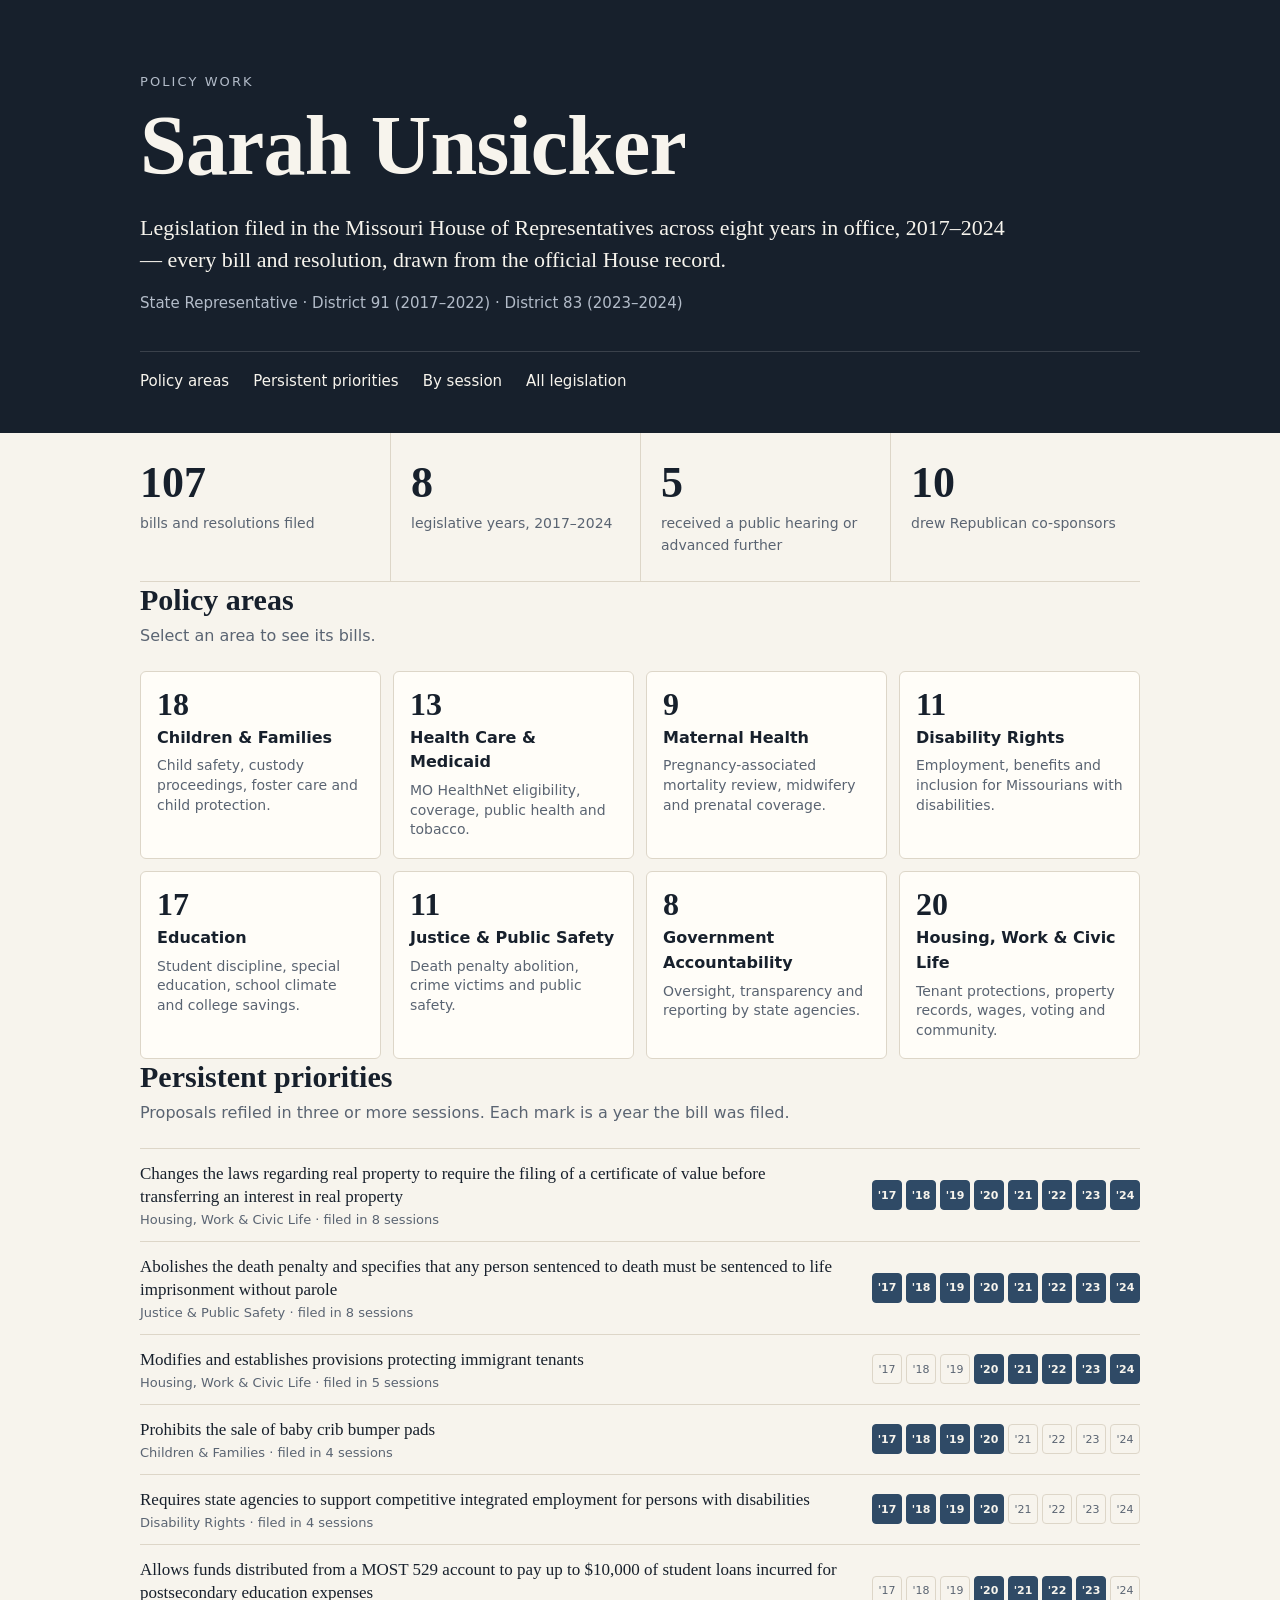
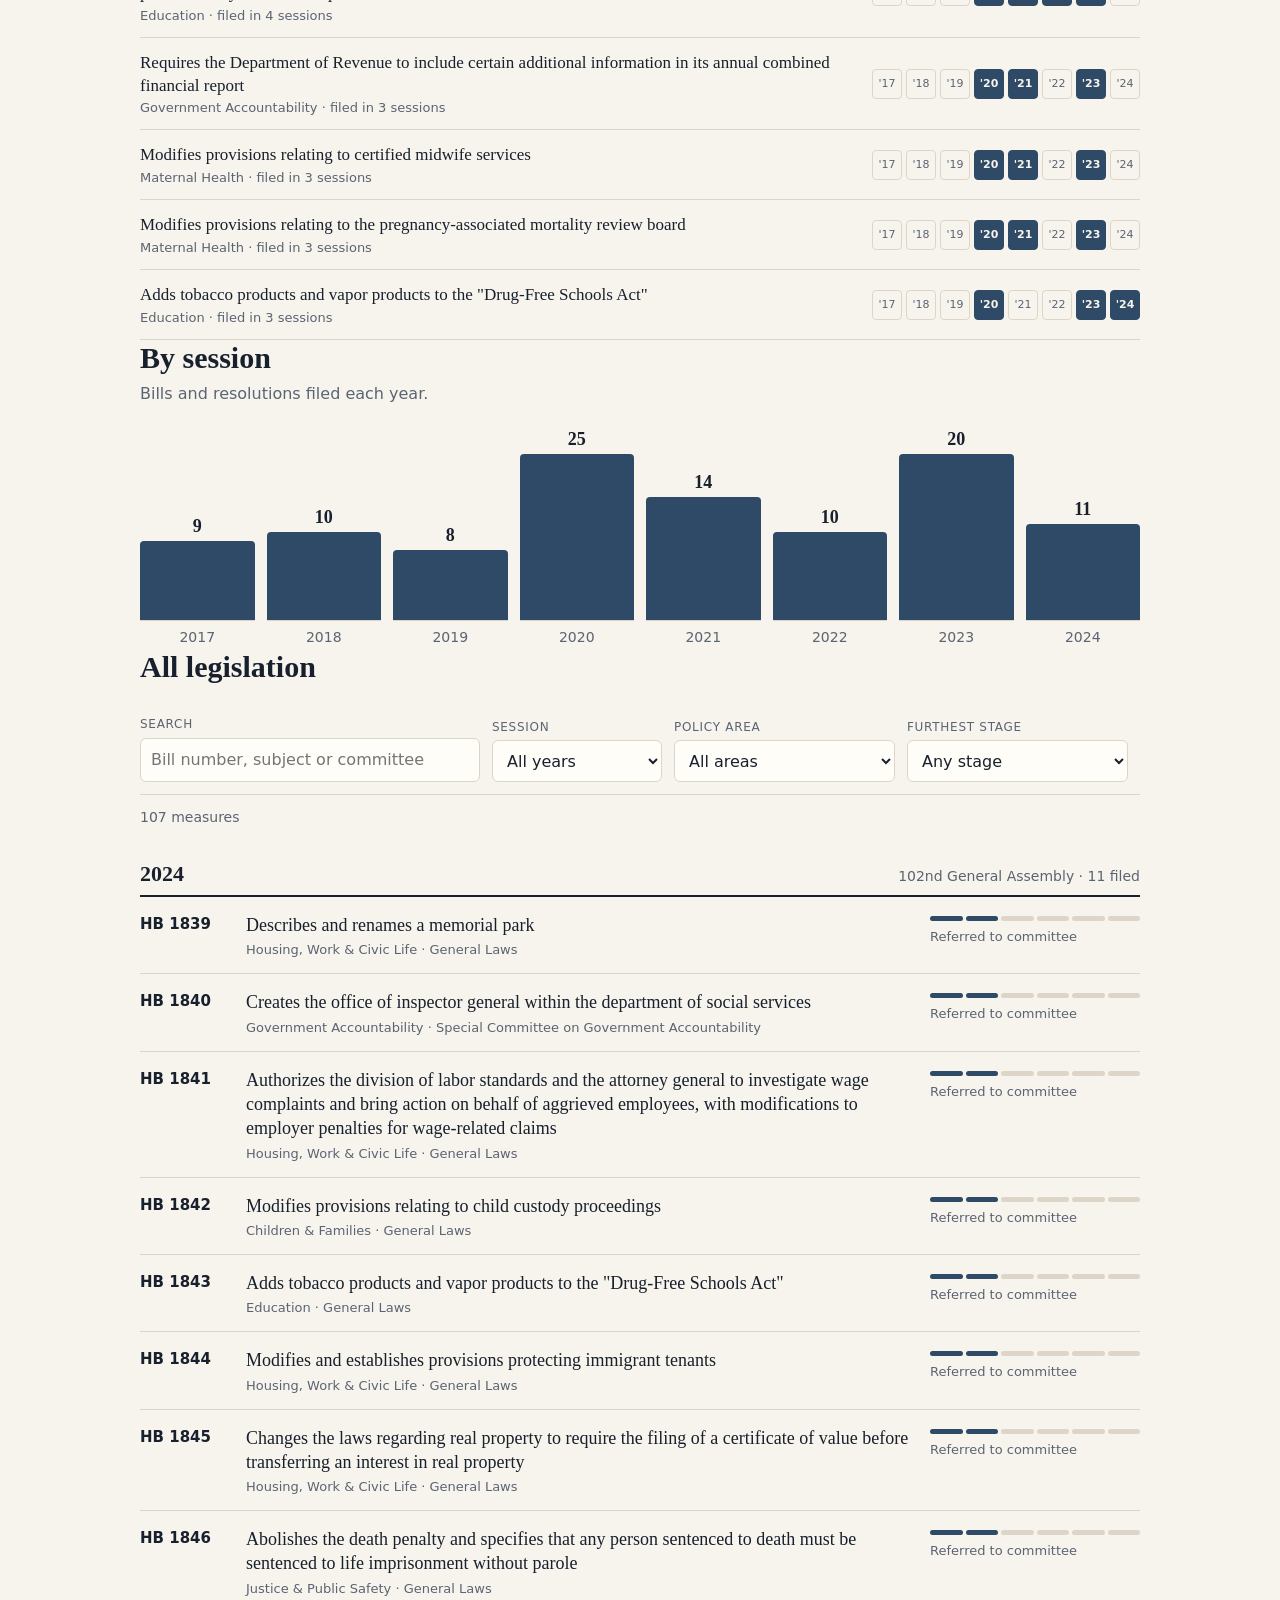
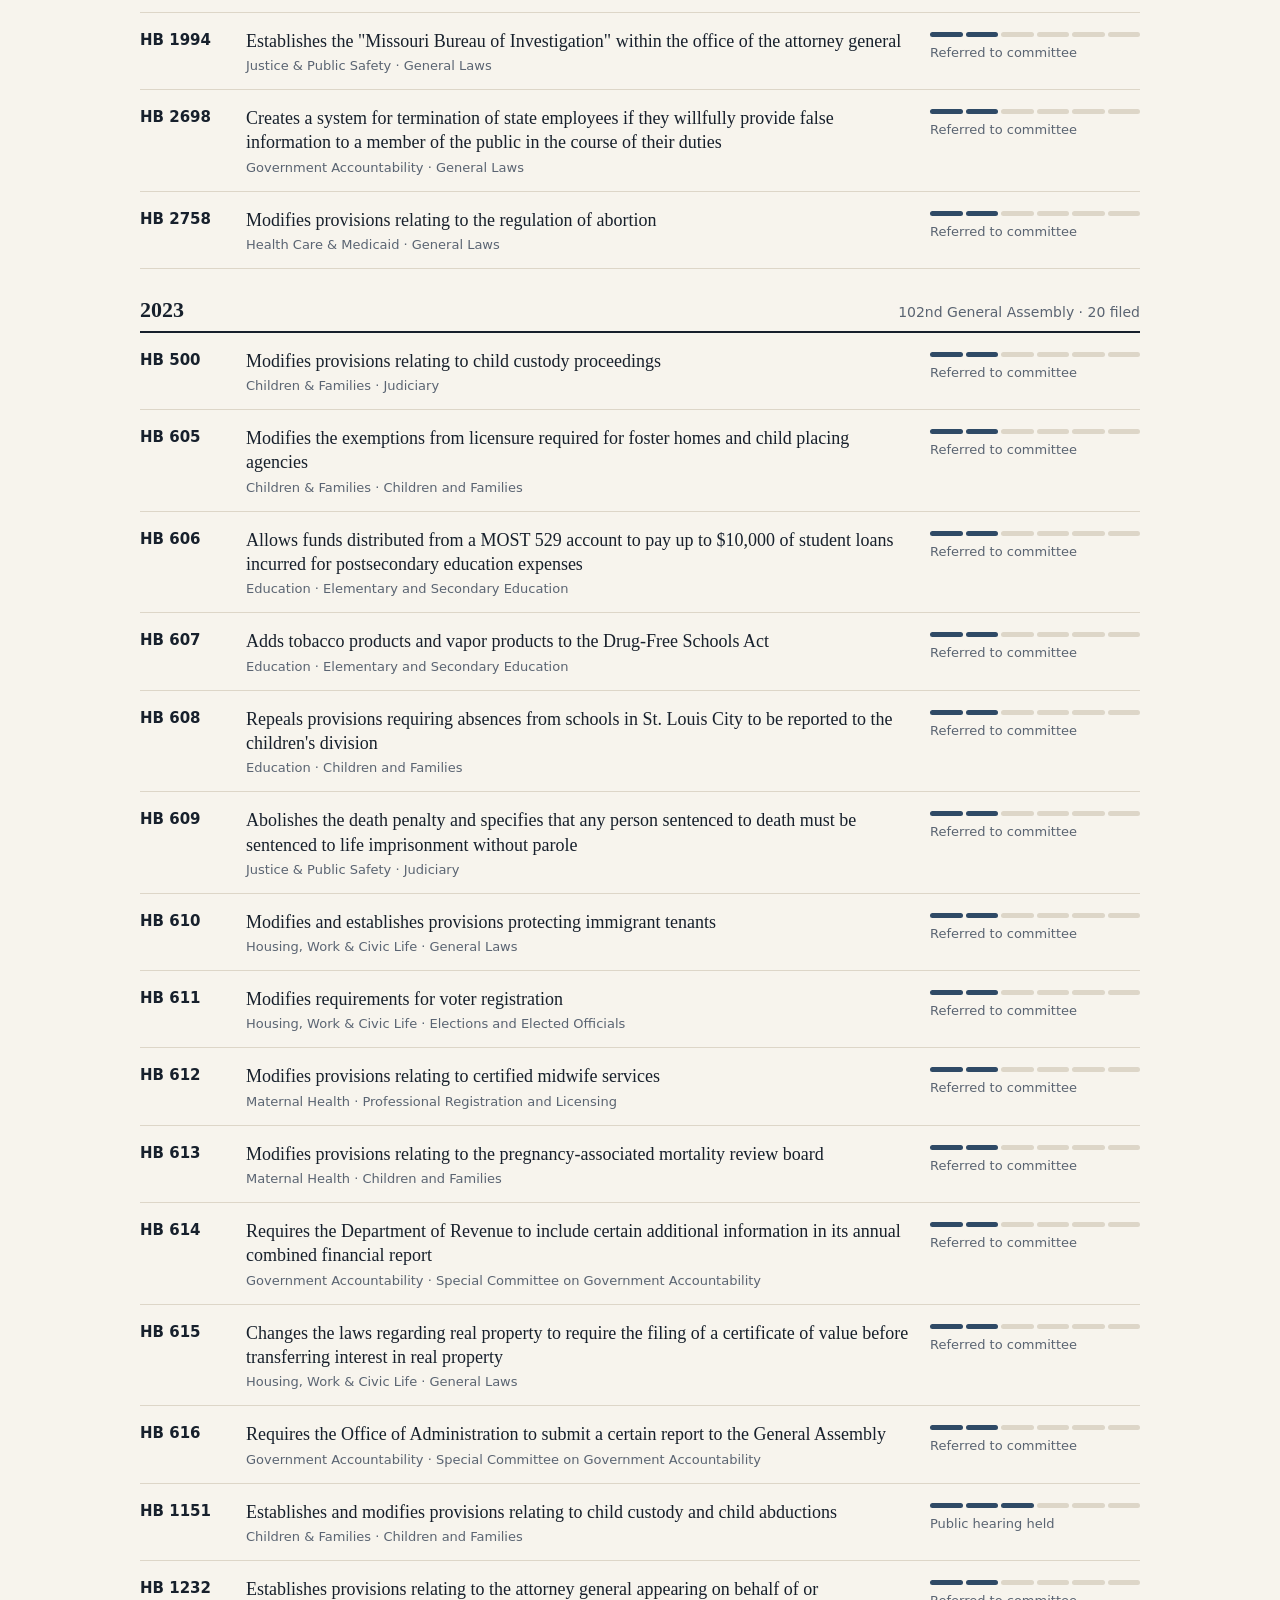
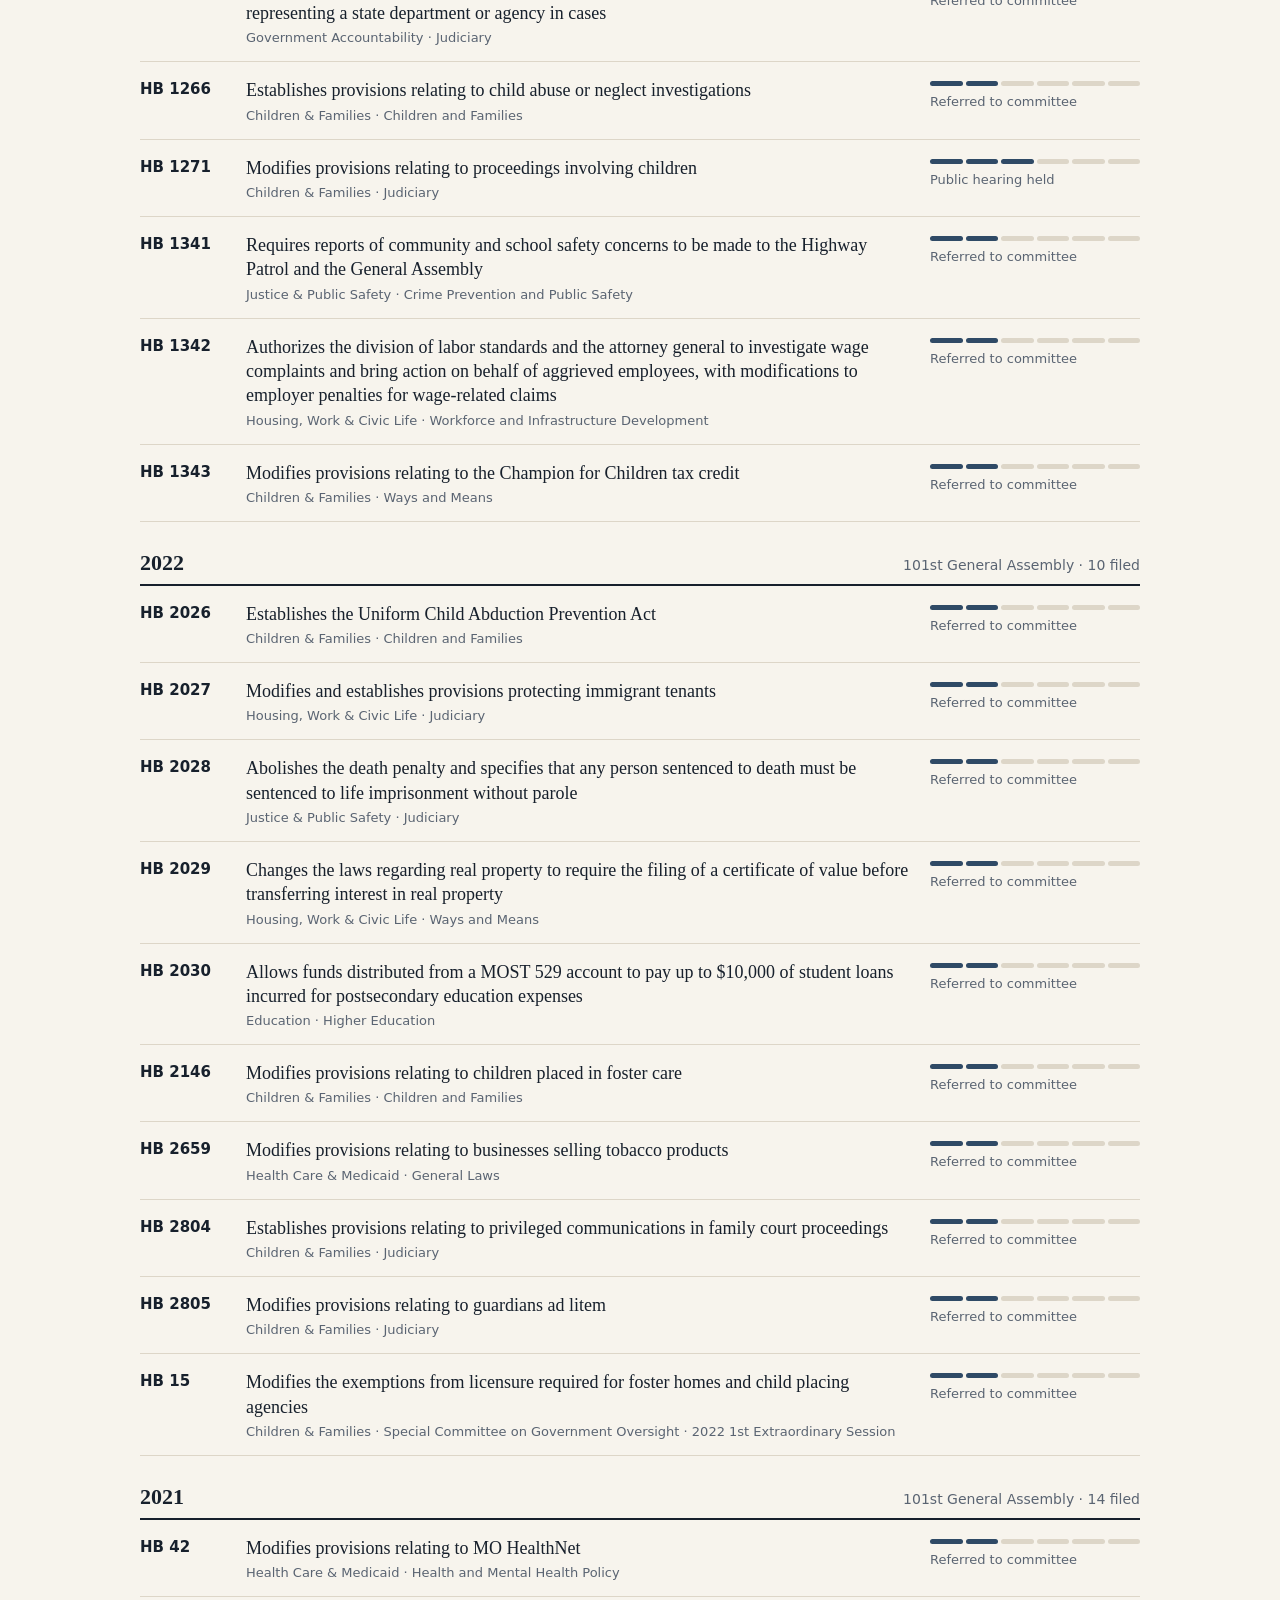
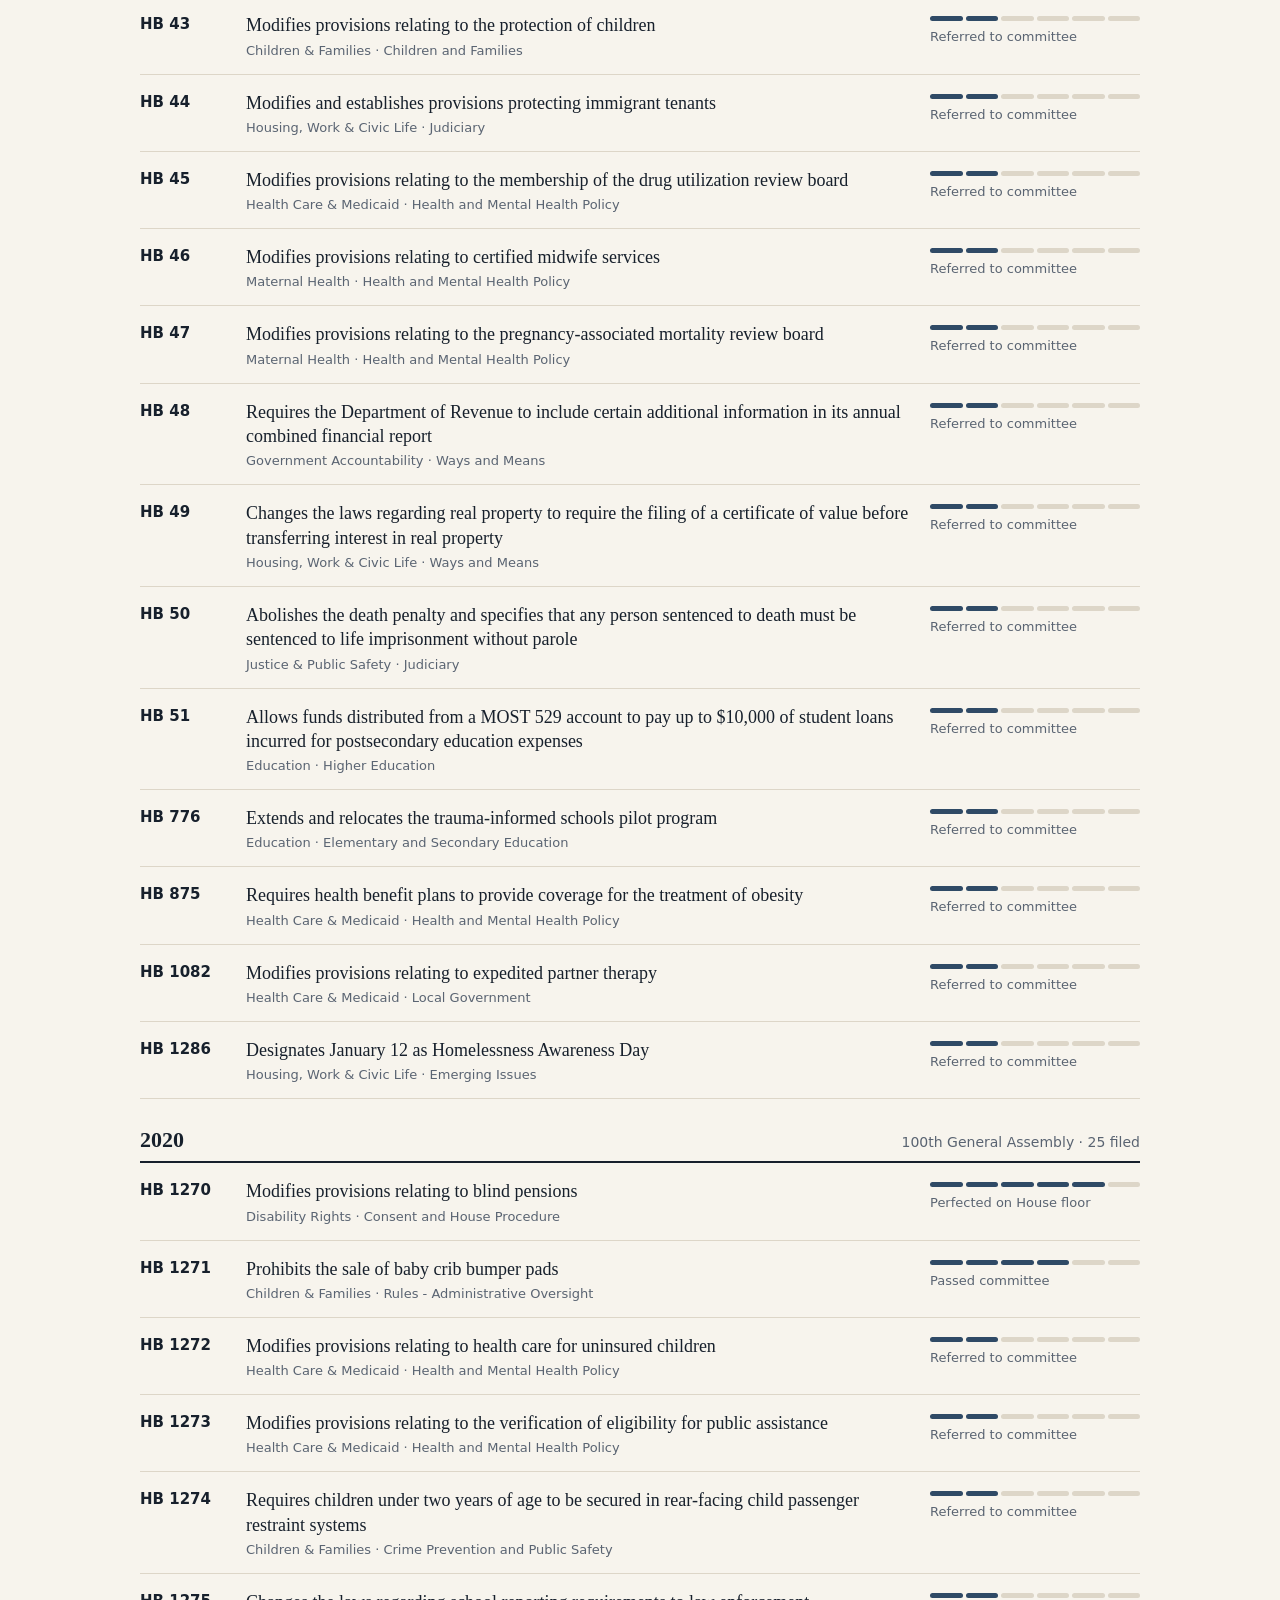
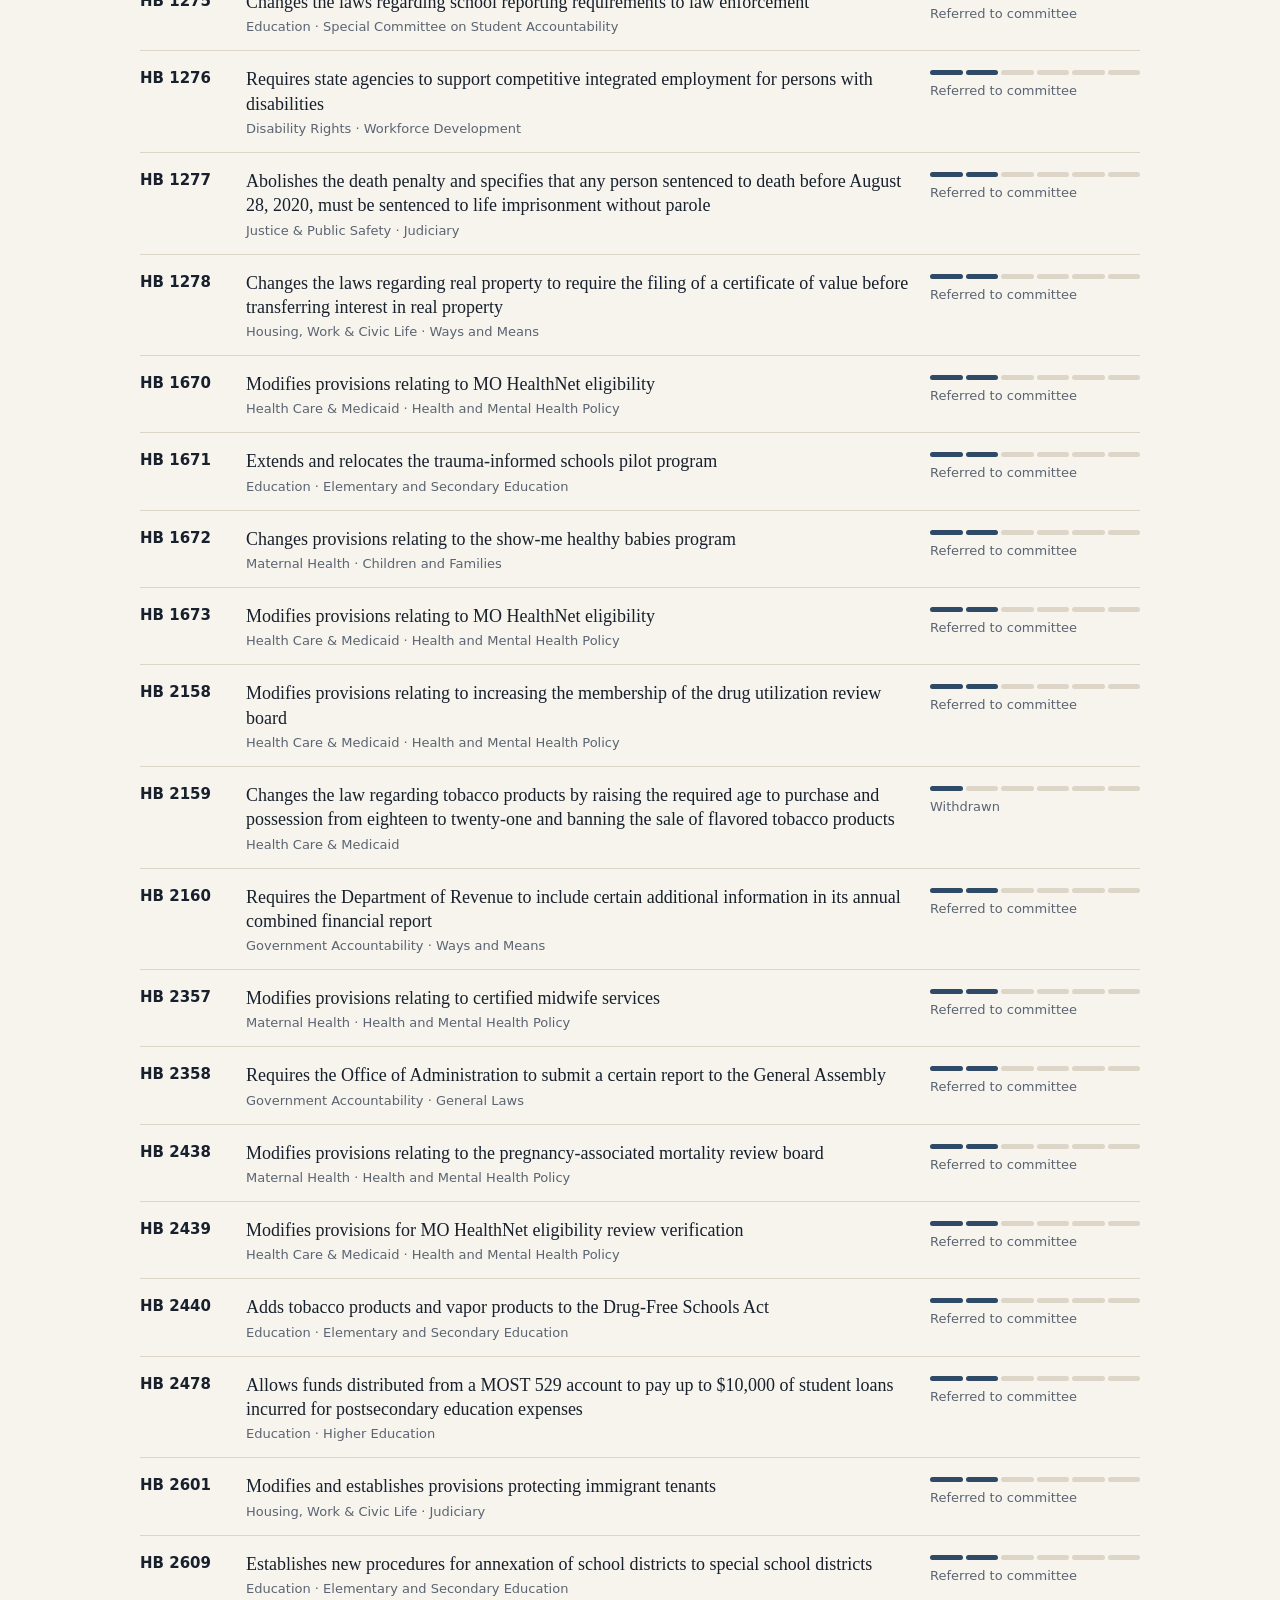
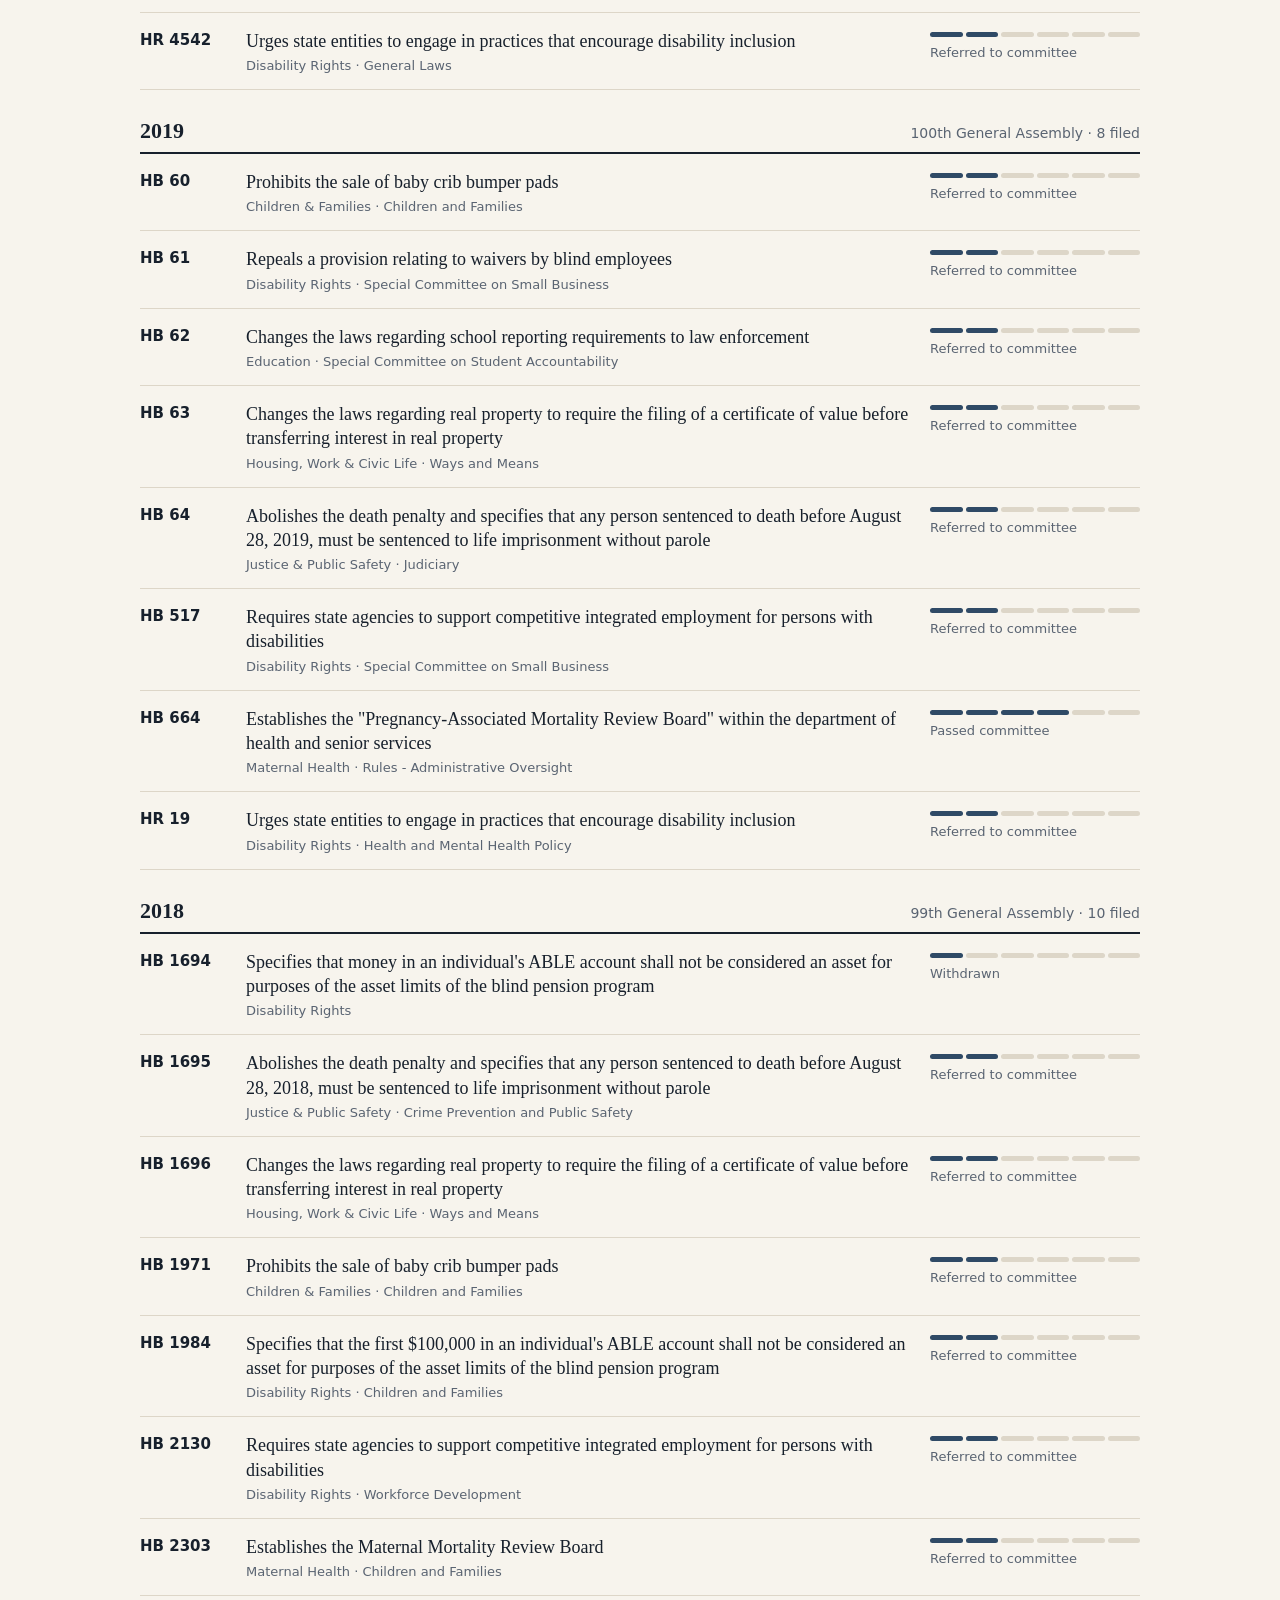
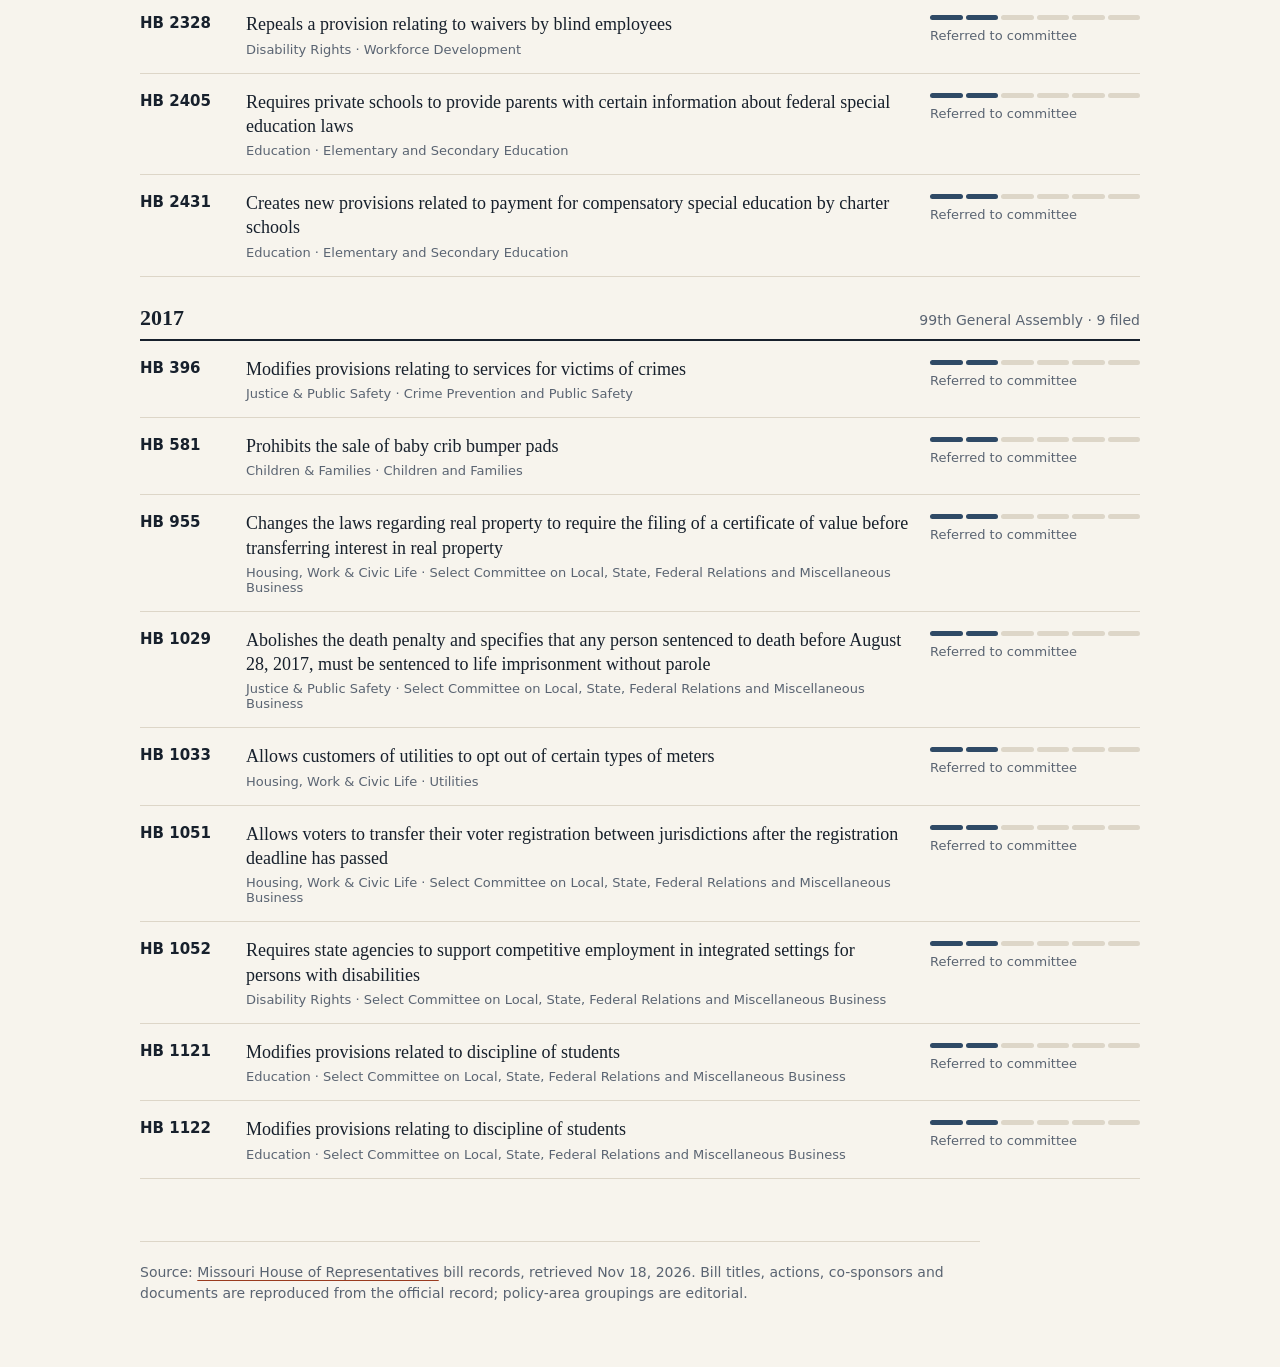
==== index.html @ e0069061 "Add policy showcase site with 2017-2024 Missouri House legislation Static site listing the 107 bills" ====
<!doctype html>
<html lang="en">
<head>
<meta charset="utf-8">
<meta name="viewport" content="width=device-width, initial-scale=1">
<title>Sarah Unsicker — Policy Work</title>
<meta name="description" content="Legislation filed by Sarah Unsicker in the Missouri House of Representatives, 2017–2024.">
<link rel="stylesheet" href="assets/styles.css">
</head>
<body>
<a class="skip" href="#legislation">Skip to legislation</a>

<header class="masthead">
  <div class="wrap">
    <p class="eyebrow">Policy work</p>
    <h1>Sarah Unsicker</h1>
    <p class="lede">Legislation filed in the Missouri House of Representatives across eight years in office, 2017–2024 — every bill and resolution, drawn from the official House record.</p>
    <p class="service">State Representative · District 91 (2017–2022) · District 83 (2023–2024)</p>
    <nav class="jump" aria-label="Sections">
      <a href="#areas">Policy areas</a>
      <a href="#priorities">Persistent priorities</a>
      <a href="#sessions">By session</a>
      <a href="#legislation">All legislation</a>
    </nav>
  </div>
</header>

<main>
  <section class="stats wrap" aria-label="At a glance">
    <dl id="stats"></dl>
  </section>

  <section id="areas" class="wrap">
    <h2>Policy areas</h2>
    <p class="section-note">Select an area to see its bills.</p>
    <div id="topic-grid" class="topic-grid"></div>
  </section>

  <section id="priorities" class="wrap">
    <h2>Persistent priorities</h2>
    <p class="section-note">Proposals refiled in three or more sessions. Each mark is a year the bill was filed.</p>
    <div id="series" class="series"></div>
  </section>

  <section id="sessions" class="wrap">
    <h2>By session</h2>
    <p class="section-note">Bills and resolutions filed each year.</p>
    <div id="years" class="years" role="list"></div>
  </section>

  <section id="legislation" class="wrap">
    <h2>All legislation</h2>
    <form id="filters" class="filters" onsubmit="return false">
      <label class="search">
        <span>Search</span>
        <input id="q" type="search" placeholder="Bill number, subject or committee" autocomplete="off">
      </label>
      <label><span>Session</span><select id="f-year"><option value="">All years</option></select></label>
      <label><span>Policy area</span><select id="f-topic"><option value="">All areas</option></select></label>
      <label><span>Furthest stage</span><select id="f-stage"><option value="">Any stage</option></select></label>
      <button type="button" id="reset" class="reset" hidden>Clear filters</button>
    </form>
    <p id="count" class="count" aria-live="polite"></p>
    <ol id="bills" class="bills"></ol>
  </section>
</main>

<footer class="wrap foot">
  <p>Source: <a href="https://archive.house.mo.gov/">Missouri House of Representatives</a> bill records<span id="retrieved"></span>. Bill titles, actions, co-sponsors and documents are reproduced from the official record; policy-area groupings are editorial.</p>
</footer>

<script src="data/bills.js"></script>
<script src="assets/app.js"></script>
</body>
</html>
---- assets/styles.css ----
:root {
  --paper: #f7f4ed;
  --surface: #fffdf8;
  --ink: #17202c;
  --muted: #5a6472;
  --rule: #ddd6c8;
  --accent: #9a3b1f;
  --accent-soft: #f1dfd5;
  --mast: #17202c;
  --mast-ink: #f7f4ed;
  --mast-muted: #b3bcc9;
  --bar: #2f4a66;
  --serif: "Iowan Old Style", "Palatino Linotype", Palatino, Georgia, serif;
  --sans: system-ui, -apple-system, "Segoe UI", Roboto, Helvetica, Arial, sans-serif;
}
@media (prefers-color-scheme: dark) {
  :root {
    --paper: #12171f;
    --surface: #1a212c;
    --ink: #e9e5db;
    --muted: #9aa4b2;
    --rule: #2e3846;
    --accent: #e39a78;
    --accent-soft: #3a2a23;
    --mast: #0c1016;
    --bar: #7fa3c7;
  }
}

* { box-sizing: border-box; }
html { scroll-behavior: smooth; }
body {
  margin: 0;
  background: var(--paper);
  color: var(--ink);
  font: 16px/1.55 var(--sans);
  -webkit-text-size-adjust: 100%;
}
a { color: inherit; text-decoration-color: var(--accent); text-underline-offset: 3px; }
a:hover { color: var(--accent); }
:focus-visible { outline: 2px solid var(--accent); outline-offset: 2px; }
.wrap { max-width: 1040px; margin: 0 auto; padding: 0 20px; }
.skip { position: absolute; left: -999px; }
.skip:focus { left: 12px; top: 12px; background: var(--surface); padding: 8px 12px; z-index: 5; }

/* Masthead */
.masthead { background: var(--mast); color: var(--mast-ink); padding: 72px 0 40px; }
.eyebrow {
  margin: 0 0 12px; font-size: 13px; letter-spacing: .16em; text-transform: uppercase;
  color: var(--mast-muted);
}
h1 { font: 600 clamp(44px, 9vw, 84px)/1 var(--serif); margin: 0 0 24px; letter-spacing: -.01em; }
.lede { font: 400 clamp(18px, 2.4vw, 22px)/1.45 var(--serif); max-width: 40em; margin: 0 0 16px; }
.service { margin: 0 0 36px; color: var(--mast-muted); font-size: 15px; }
.jump { display: flex; flex-wrap: wrap; gap: 8px 24px; border-top: 1px solid #ffffff26; padding-top: 18px; font-size: 15px; }
.jump a { text-decoration: none; color: var(--mast-ink); }
.jump a:hover { text-decoration: underline; color: var(--mast-ink); }

/* Sections */
section { padding-top: 56px; }
h2 { font: 600 30px/1.2 var(--serif); margin: 0 0 6px; }
.section-note { margin: 0 0 22px; color: var(--muted); }

/* Stats */
.stats { padding-top: 0; }
.stats dl {
  display: grid; grid-template-columns: repeat(4, 1fr); margin: 0;
  border-bottom: 1px solid var(--rule);
}
.stats div { padding: 28px 16px 24px 0; }
.stats div + div { padding-left: 20px; border-left: 1px solid var(--rule); }
.stats dd { margin: 0; font: 600 44px/1 var(--serif); font-variant-numeric: tabular-nums; }
.stats dt { margin-top: 8px; color: var(--muted); font-size: 14px; }

/* Topics */
.topic-grid { display: grid; grid-template-columns: repeat(4, 1fr); gap: 12px; }
.topic {
  text-align: left; font: inherit; color: inherit; cursor: pointer;
  background: var(--surface); border: 1px solid var(--rule); border-radius: 6px;
  padding: 16px 16px 18px; display: flex; flex-direction: column; gap: 6px;
  transition: border-color .15s, transform .15s;
}
.topic:hover { border-color: var(--accent); transform: translateY(-1px); }
.topic[aria-pressed="true"] { border-color: var(--accent); background: var(--accent-soft); }
.topic .n { font: 600 32px/1 var(--serif); font-variant-numeric: tabular-nums; }
.topic .name { font-weight: 600; }
.topic .blurb { color: var(--muted); font-size: 14px; line-height: 1.4; }

/* Series */
.series { border-top: 1px solid var(--rule); }
.series-row {
  display: grid; grid-template-columns: 1fr auto; gap: 8px 28px; align-items: center;
  padding: 14px 0; border-bottom: 1px solid var(--rule);
}
.series-row button {
  font: 500 17px/1.35 var(--serif); color: inherit; background: none; border: 0; padding: 0;
  text-align: left; cursor: pointer;
}
.series-row button:hover { color: var(--accent); }
.series-row .tag { display: block; font: 13px var(--sans); color: var(--muted); margin-top: 3px; }
.dots { display: grid; grid-template-columns: repeat(8, 30px); gap: 4px; }
.dots span {
  height: 30px; border-radius: 4px; border: 1px solid var(--rule);
  font-size: 11px; display: grid; place-items: center; color: var(--muted);
  font-variant-numeric: tabular-nums;
}
.dots span.on { background: var(--bar); border-color: var(--bar); color: var(--paper); font-weight: 600; }

/* Years */
.years { display: grid; grid-template-columns: repeat(8, 1fr); gap: 12px; align-items: end; height: 220px; }
.year {
  display: flex; flex-direction: column; justify-content: flex-end; align-items: stretch; height: 100%;
  font: inherit; color: inherit; background: none; border: 0; padding: 0; cursor: pointer; text-align: center;
}
.year .v { font: 600 18px var(--serif); margin-bottom: 4px; }
.year .b { background: var(--bar); border-radius: 4px 4px 0 0; min-height: 4px; transition: background .15s; }
.year:hover .b, .year[aria-pressed="true"] .b { background: var(--accent); }
.year .y { border-top: 1px solid var(--rule); padding-top: 6px; font-size: 14px; color: var(--muted); font-variant-numeric: tabular-nums; }

/* Filters */
.filters {
  display: grid; grid-template-columns: 2fr 1fr 1.3fr 1.3fr auto; gap: 12px; align-items: end;
  margin: 18px 0 12px; position: sticky; top: 0; z-index: 2;
  background: var(--paper); padding: 12px 0; border-bottom: 1px solid var(--rule);
}
.filters label span { display: block; font-size: 12px; letter-spacing: .06em; text-transform: uppercase; color: var(--muted); margin-bottom: 4px; }
.filters input, .filters select {
  width: 100%; font: inherit; color: var(--ink); background: var(--surface);
  border: 1px solid var(--rule); border-radius: 6px; padding: 9px 10px; min-height: 42px;
}
.reset {
  font: inherit; color: var(--accent); background: none; border: 0; padding: 10px 0; cursor: pointer;
  text-decoration: underline; text-underline-offset: 3px; white-space: nowrap;
}
.count { color: var(--muted); margin: 0 0 4px; font-size: 14px; }

/* Bills */
.bills { list-style: none; margin: 0; padding: 0; }
.year-head {
  font: 600 22px var(--serif); padding: 28px 0 8px; border-bottom: 2px solid var(--ink);
  display: flex; justify-content: space-between; align-items: baseline;
}
.year-head small { font: 14px var(--sans); color: var(--muted); }
.bill { border-bottom: 1px solid var(--rule); }
.bill summary {
  list-style: none; cursor: pointer; display: grid; grid-template-columns: 86px 1fr 210px; gap: 6px 20px;
  padding: 16px 0; align-items: start;
}
.bill summary::-webkit-details-marker { display: none; }
.bill .num { font: 600 15px var(--sans); font-variant-numeric: tabular-nums; white-space: nowrap; padding-top: 2px; }
.bill .title { font: 500 18px/1.35 var(--serif); }
.bill summary:hover .title { color: var(--accent); }
.bill .meta { display: block; font: 13px var(--sans); color: var(--muted); margin-top: 5px; }
.stage { font-size: 13px; color: var(--muted); padding-top: 3px; }
.pips { display: flex; gap: 3px; margin-bottom: 6px; }
.pips i { flex: 1; height: 5px; border-radius: 3px; background: var(--rule); }
.pips i.on { background: var(--bar); }
.detail { padding: 0 0 22px 106px; display: grid; grid-template-columns: 1.4fr 1fr; gap: 24px 40px; font-size: 14.5px; }
.detail h3 { font: 600 12px var(--sans); letter-spacing: .08em; text-transform: uppercase; color: var(--muted); margin: 0 0 8px; }
.detail ul { list-style: none; margin: 0; padding: 0; }
.actions li { display: grid; grid-template-columns: 104px 1fr; gap: 10px; padding: 3px 0; }
.actions time { color: var(--muted); white-space: nowrap; font-variant-numeric: tabular-nums; }
.side > div + div { margin-top: 18px; }
.side li { padding: 2px 0; }
.party { color: var(--muted); }
.official { display: inline-block; margin-top: 18px; font-weight: 600; }
.empty { padding: 40px 0; color: var(--muted); }

.foot { padding-top: 48px; padding-bottom: 48px; color: var(--muted); font-size: 14px; }
.foot p { border-top: 1px solid var(--rule); padding-top: 20px; max-width: 60em; }

@media (max-width: 820px) {
  .masthead { padding: 48px 0 28px; }
  .stats dl { grid-template-columns: repeat(2, 1fr); }
  .stats div:nth-child(3) { padding-left: 0; border-left: 0; }
  .stats div:nth-child(n+3) { border-top: 1px solid var(--rule); }
  .topic-grid { grid-template-columns: repeat(2, 1fr); }
  .series-row { grid-template-columns: 1fr; }
  .filters { grid-template-columns: 1fr 1fr; position: static; }
  .filters .search { grid-column: 1 / -1; }
  .bill summary { grid-template-columns: 70px 1fr; }
  .bill .stage { grid-column: 2; }
  .pips { max-width: 200px; }
  .detail { grid-template-columns: 1fr; padding-left: 0; }
}
@media (max-width: 480px) {
  .topic-grid { grid-template-columns: 1fr; }
  .years { gap: 6px; height: 180px; }
  .dots { grid-template-columns: repeat(8, 1fr); }
  .stats dd { font-size: 36px; }
}
@media (prefers-reduced-motion: reduce) {
  html { scroll-behavior: auto; }
  * { transition: none !important; }
}
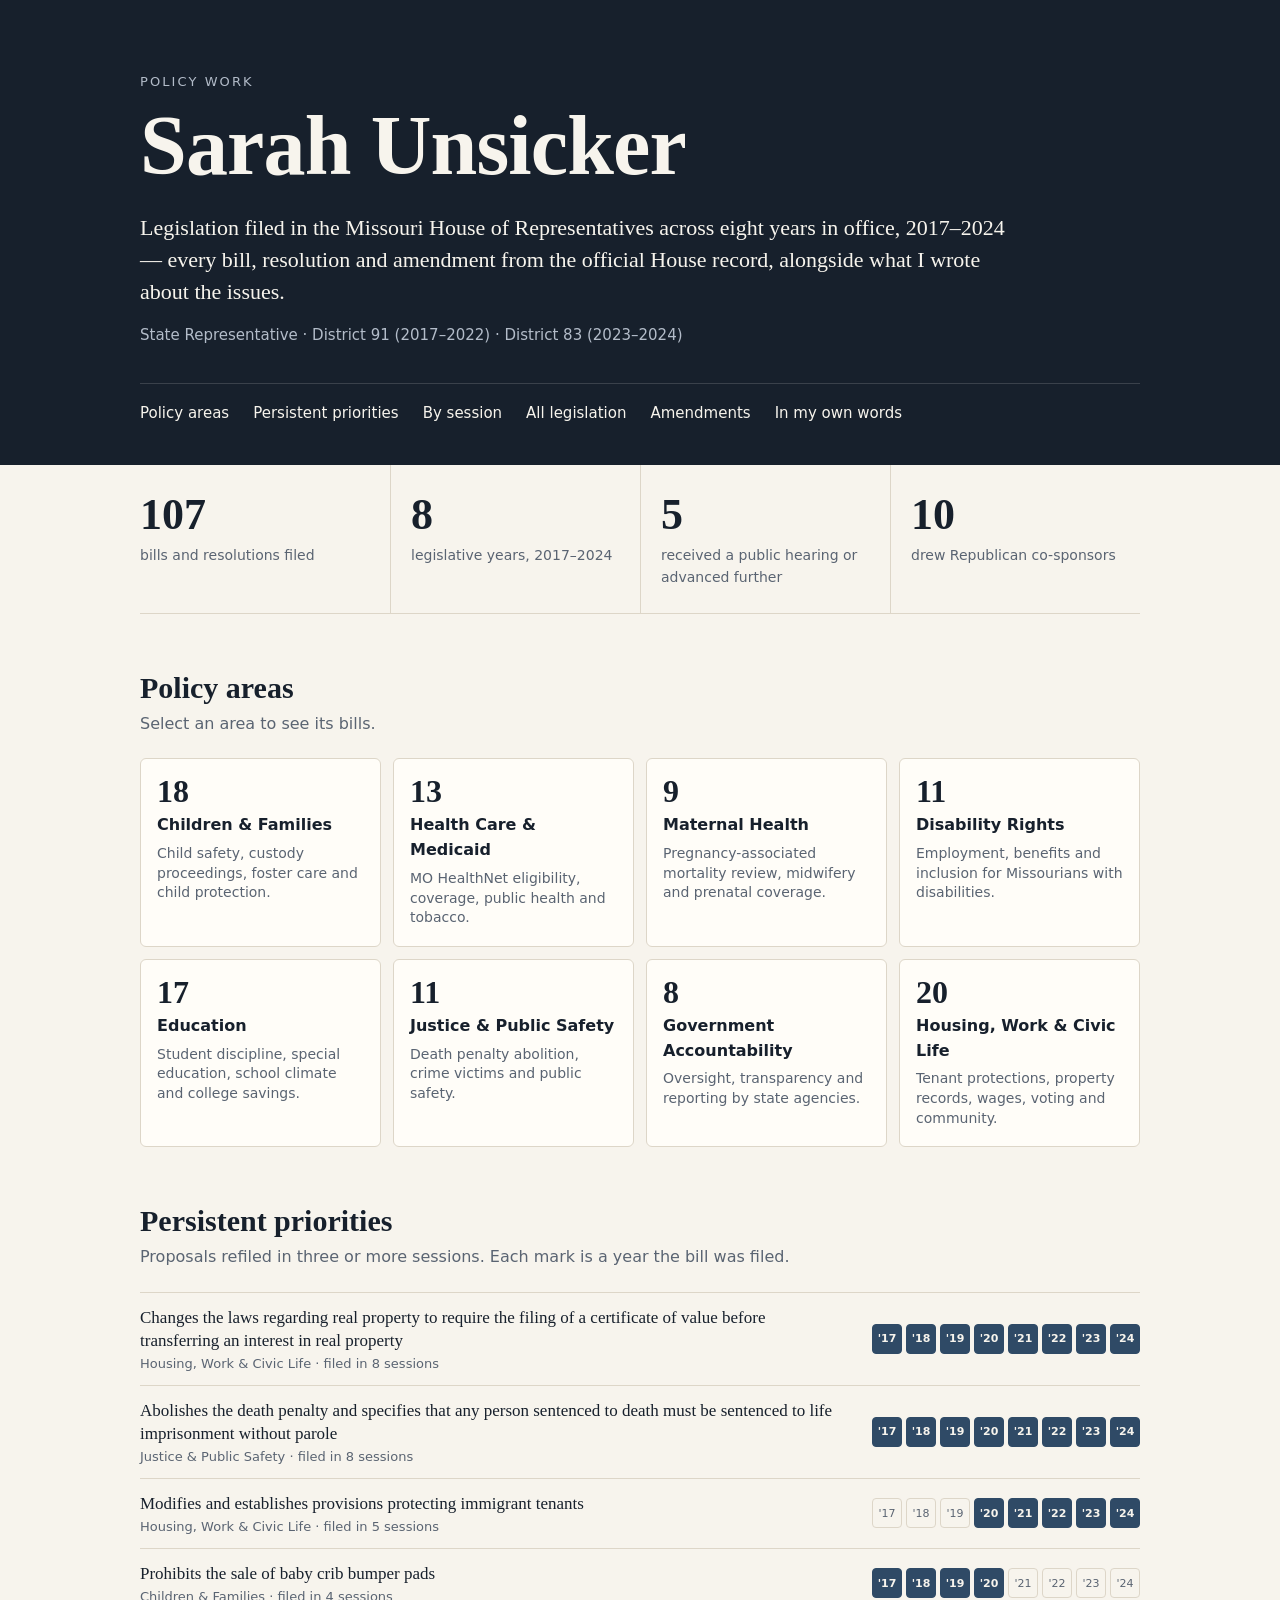
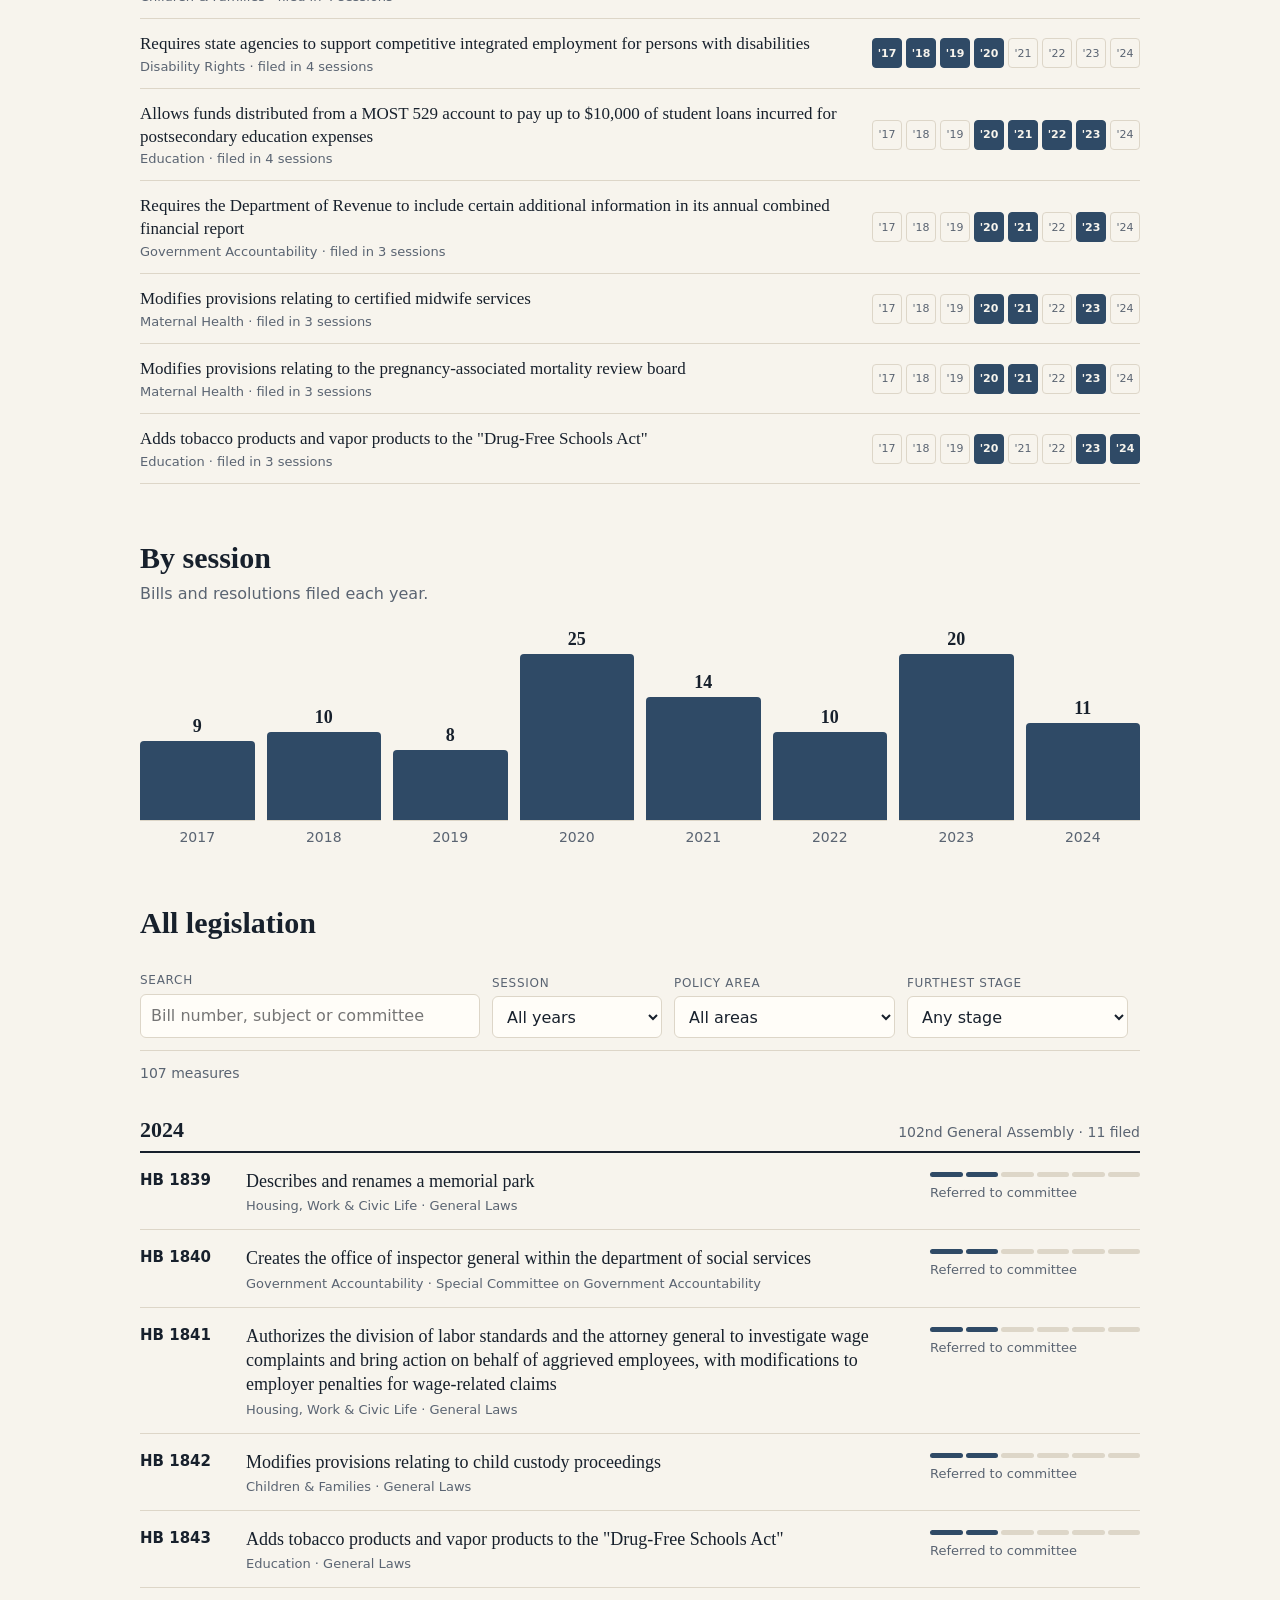
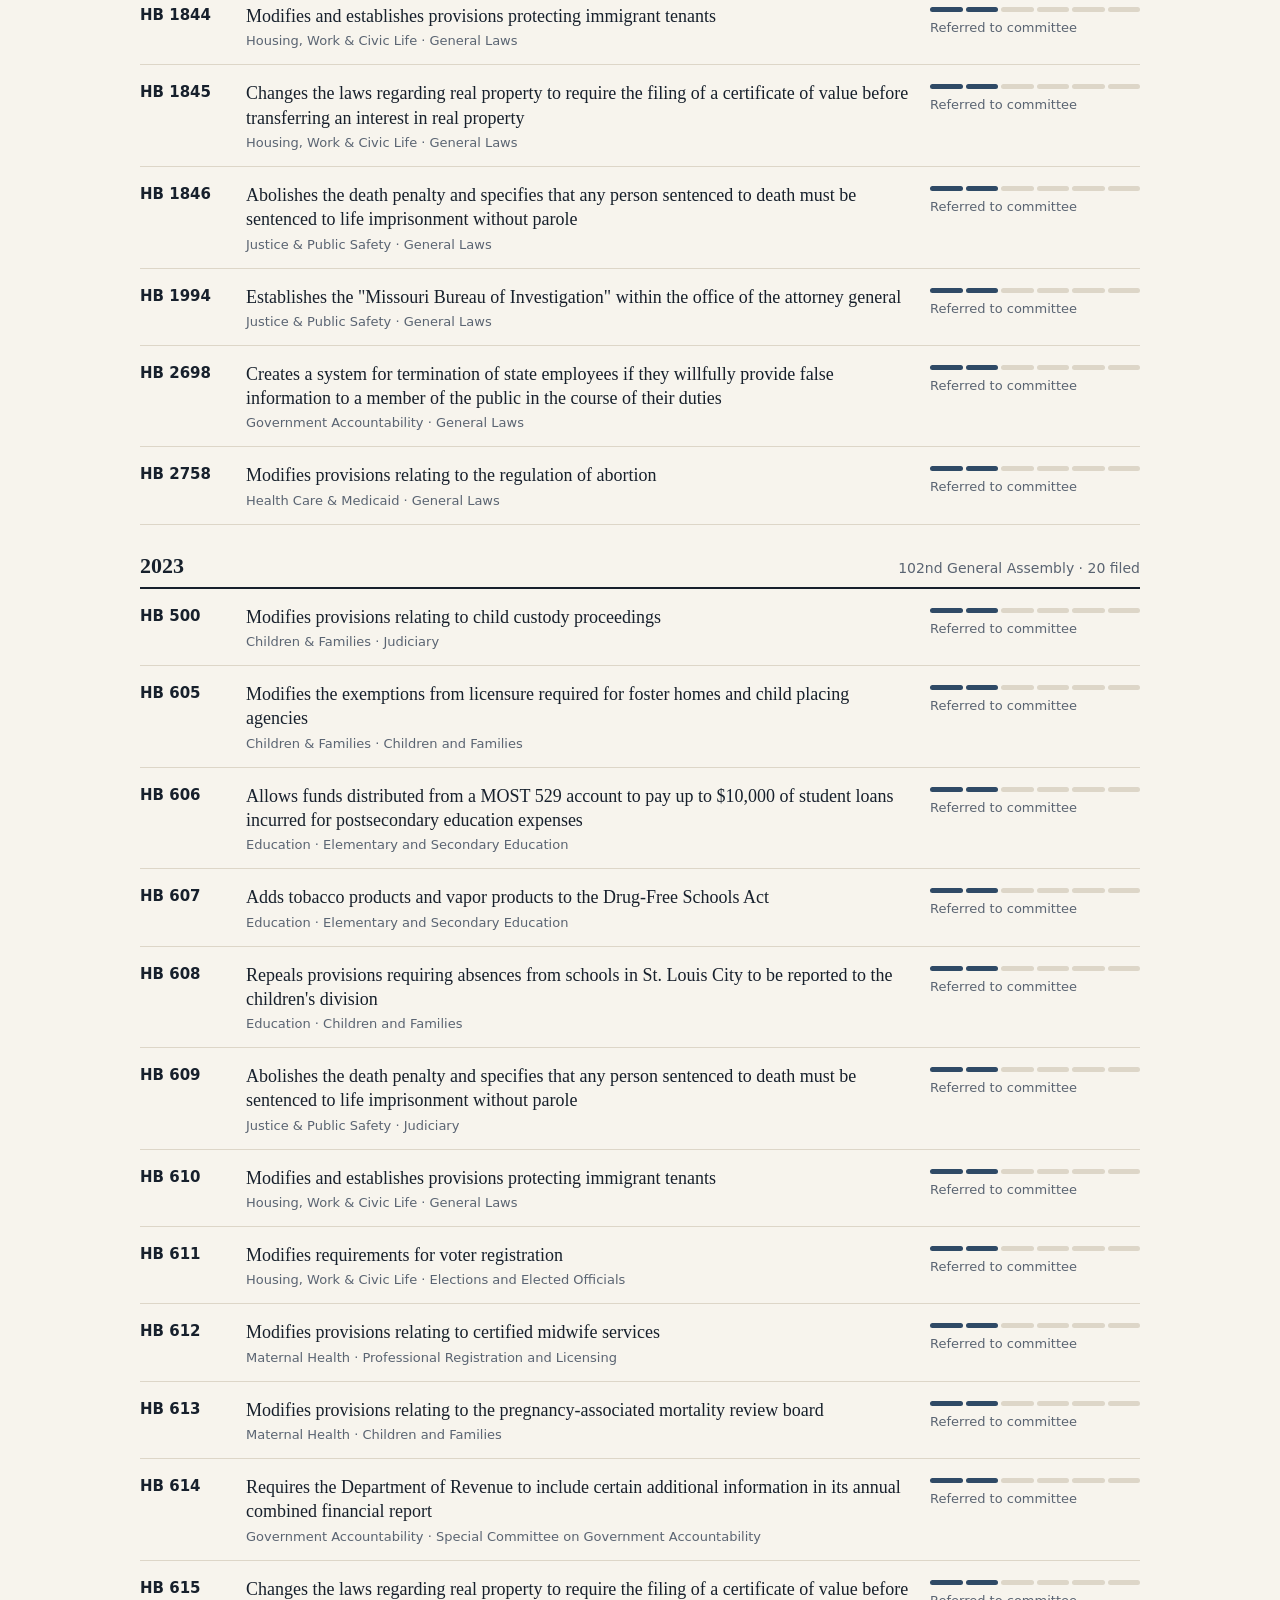
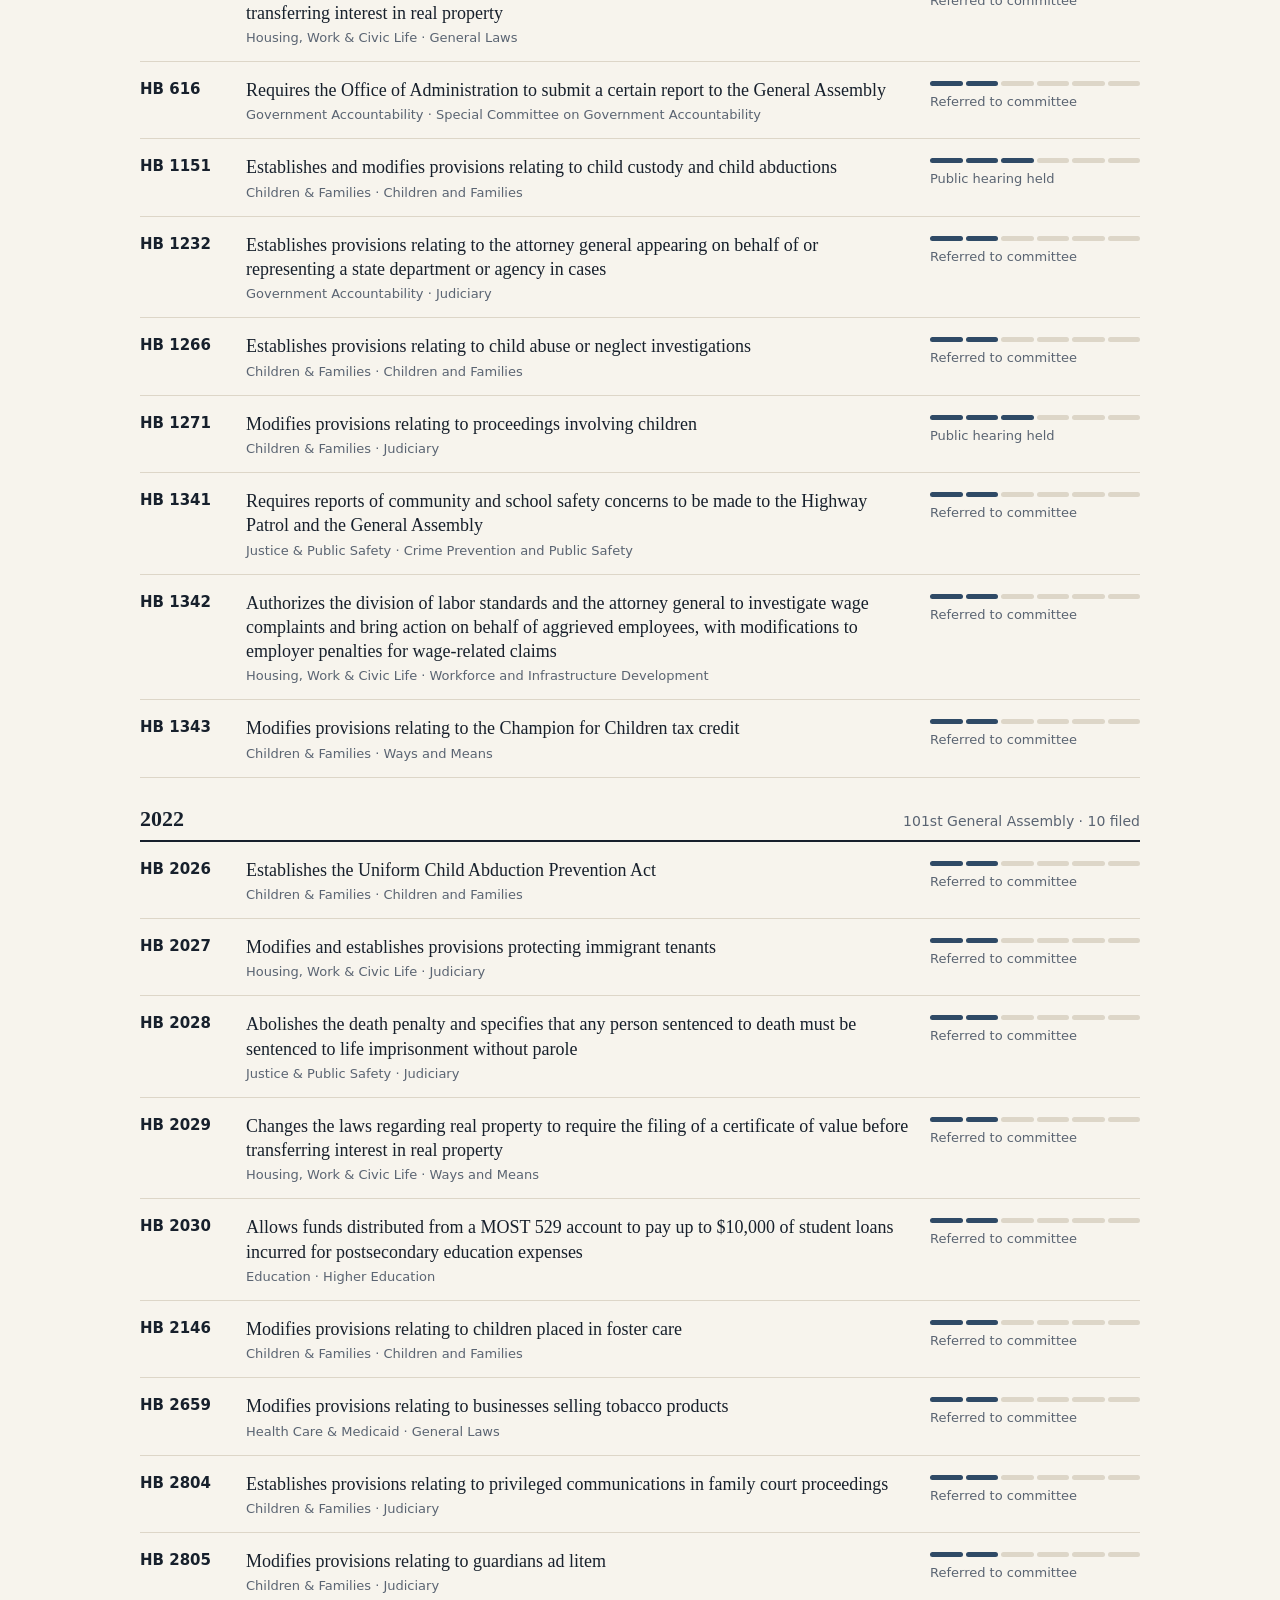
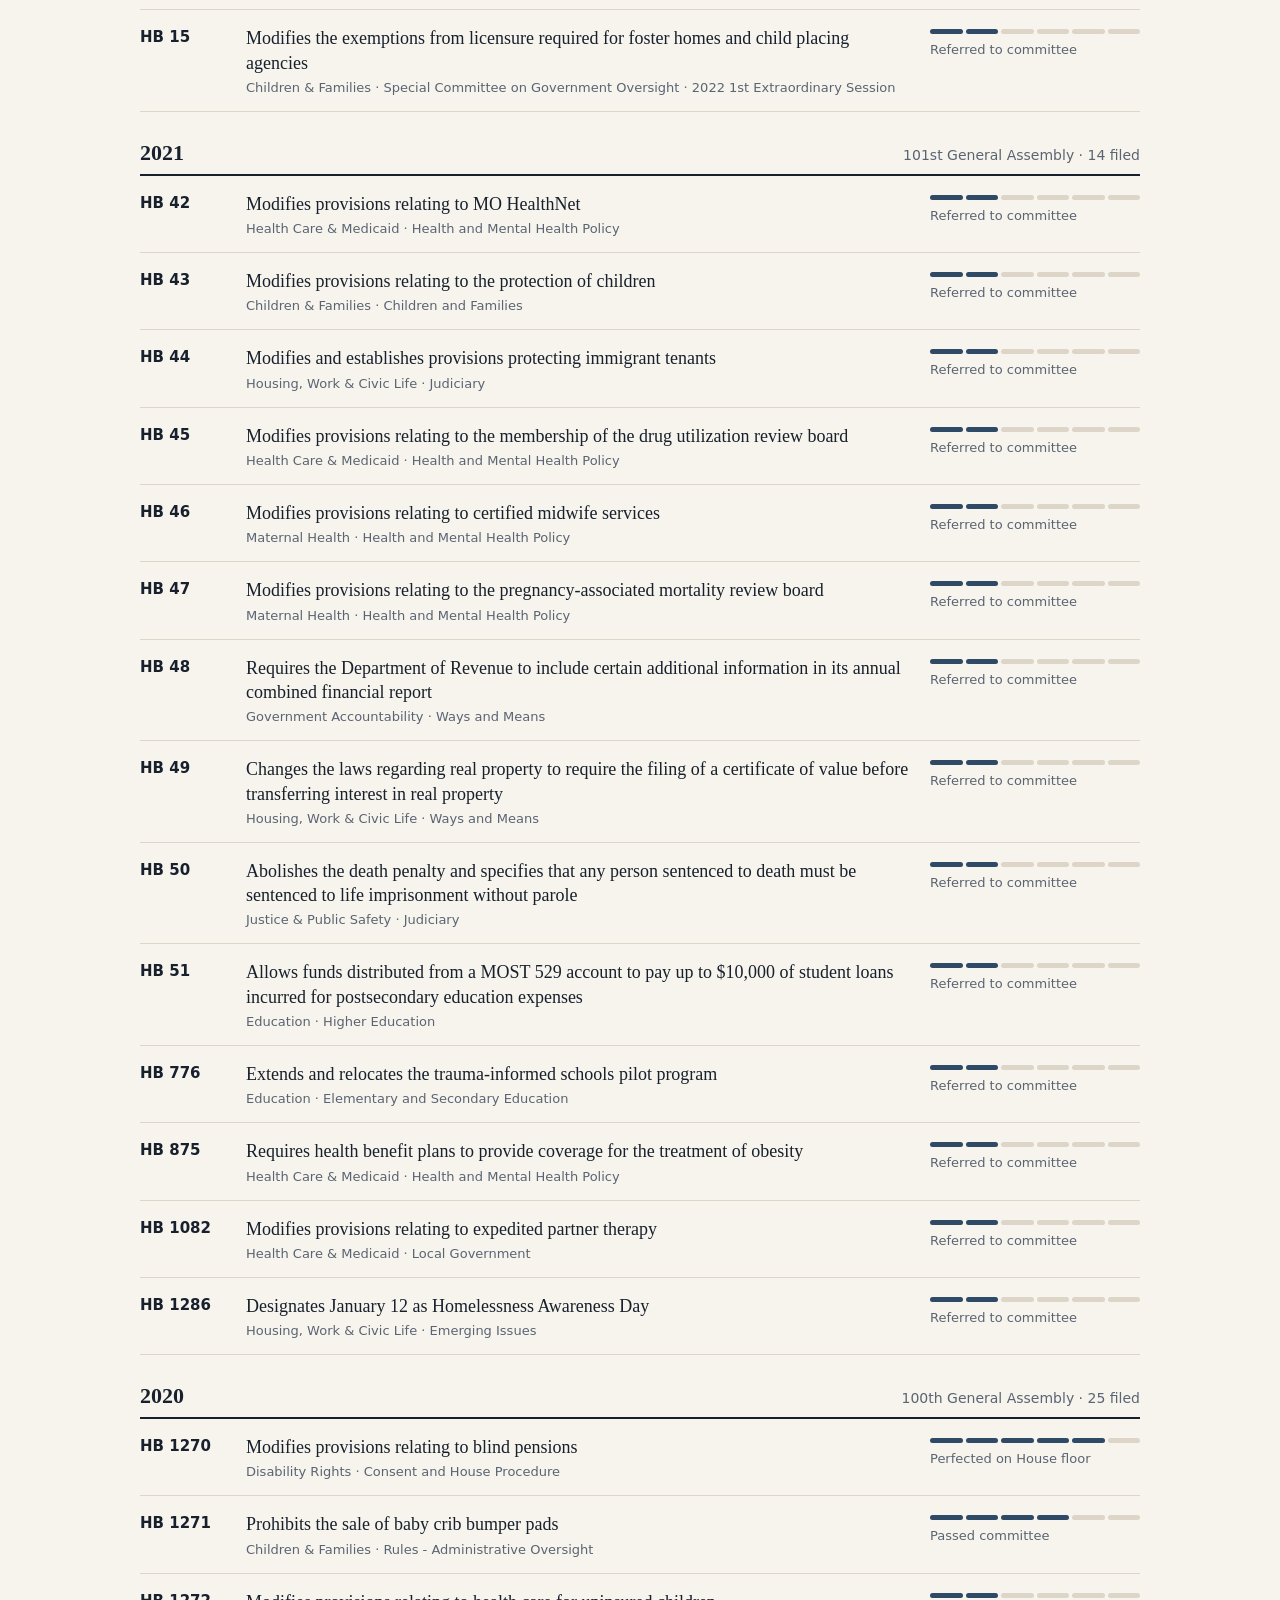
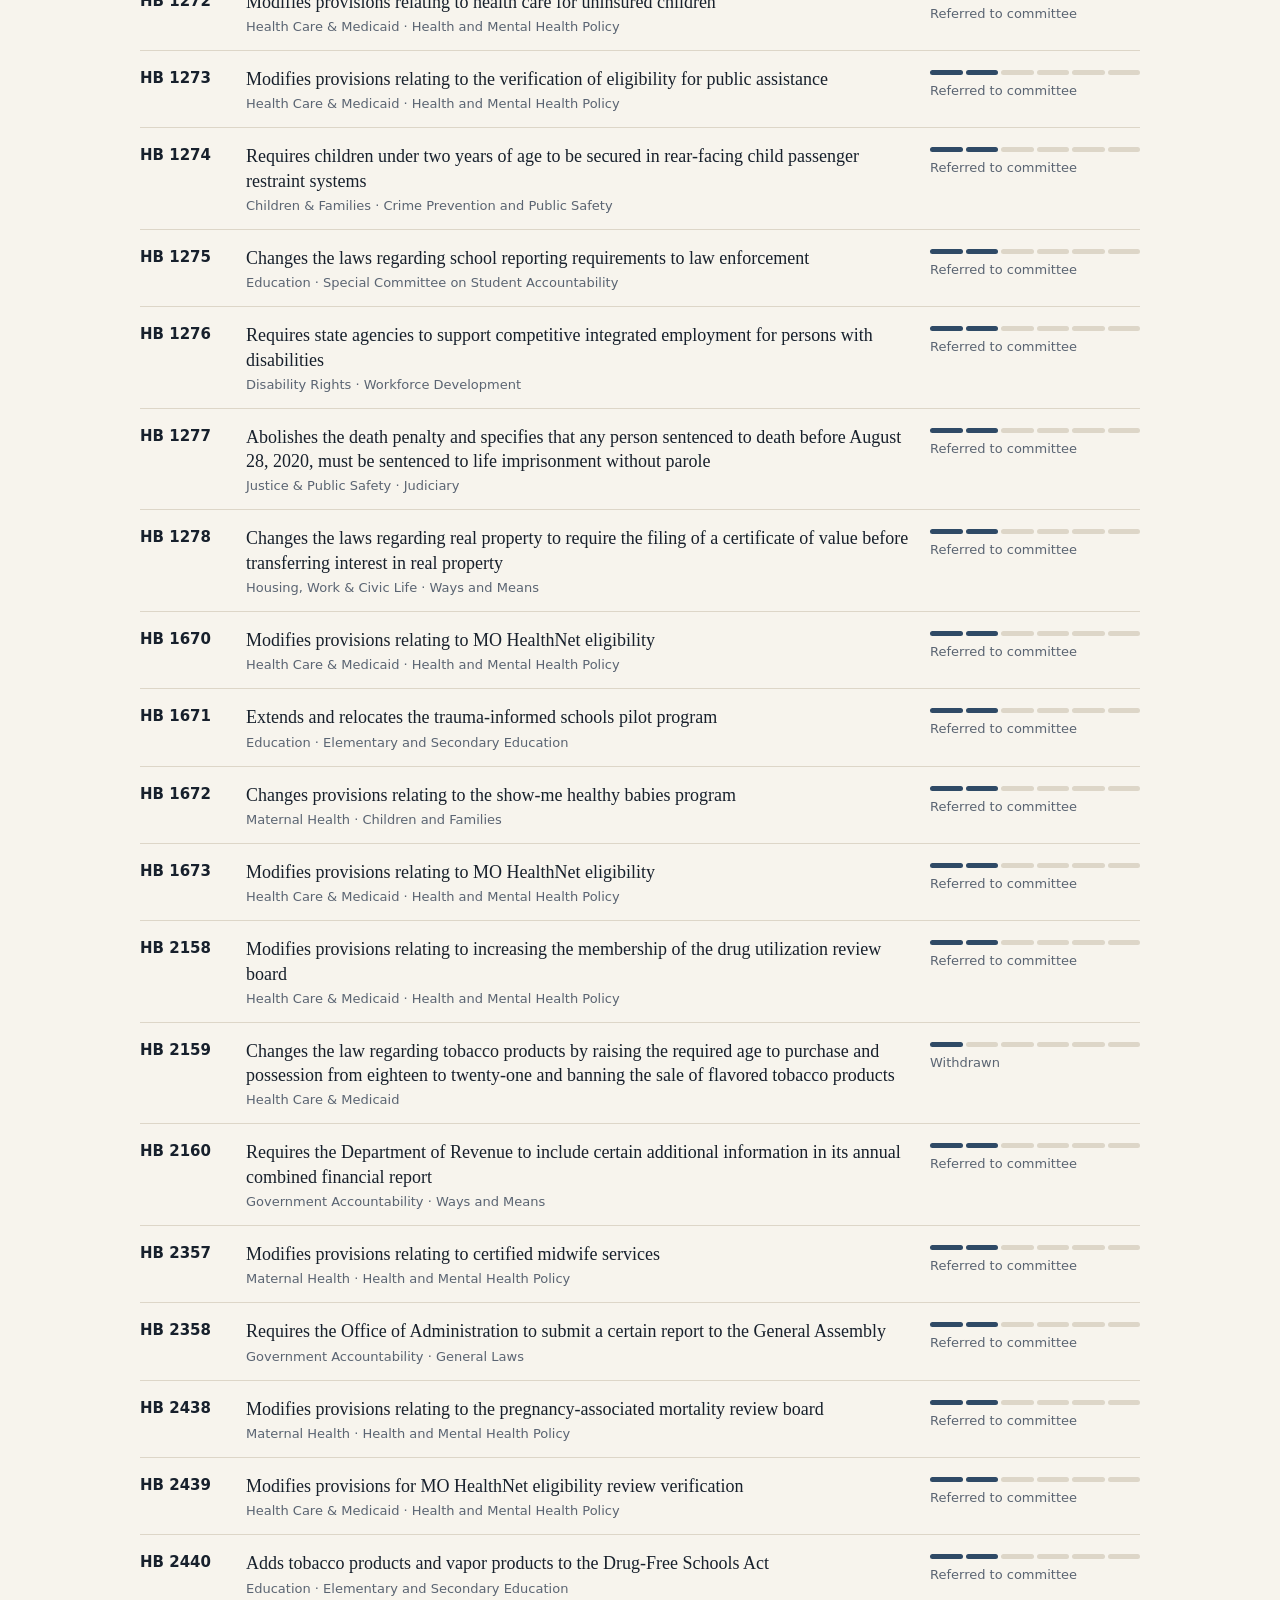
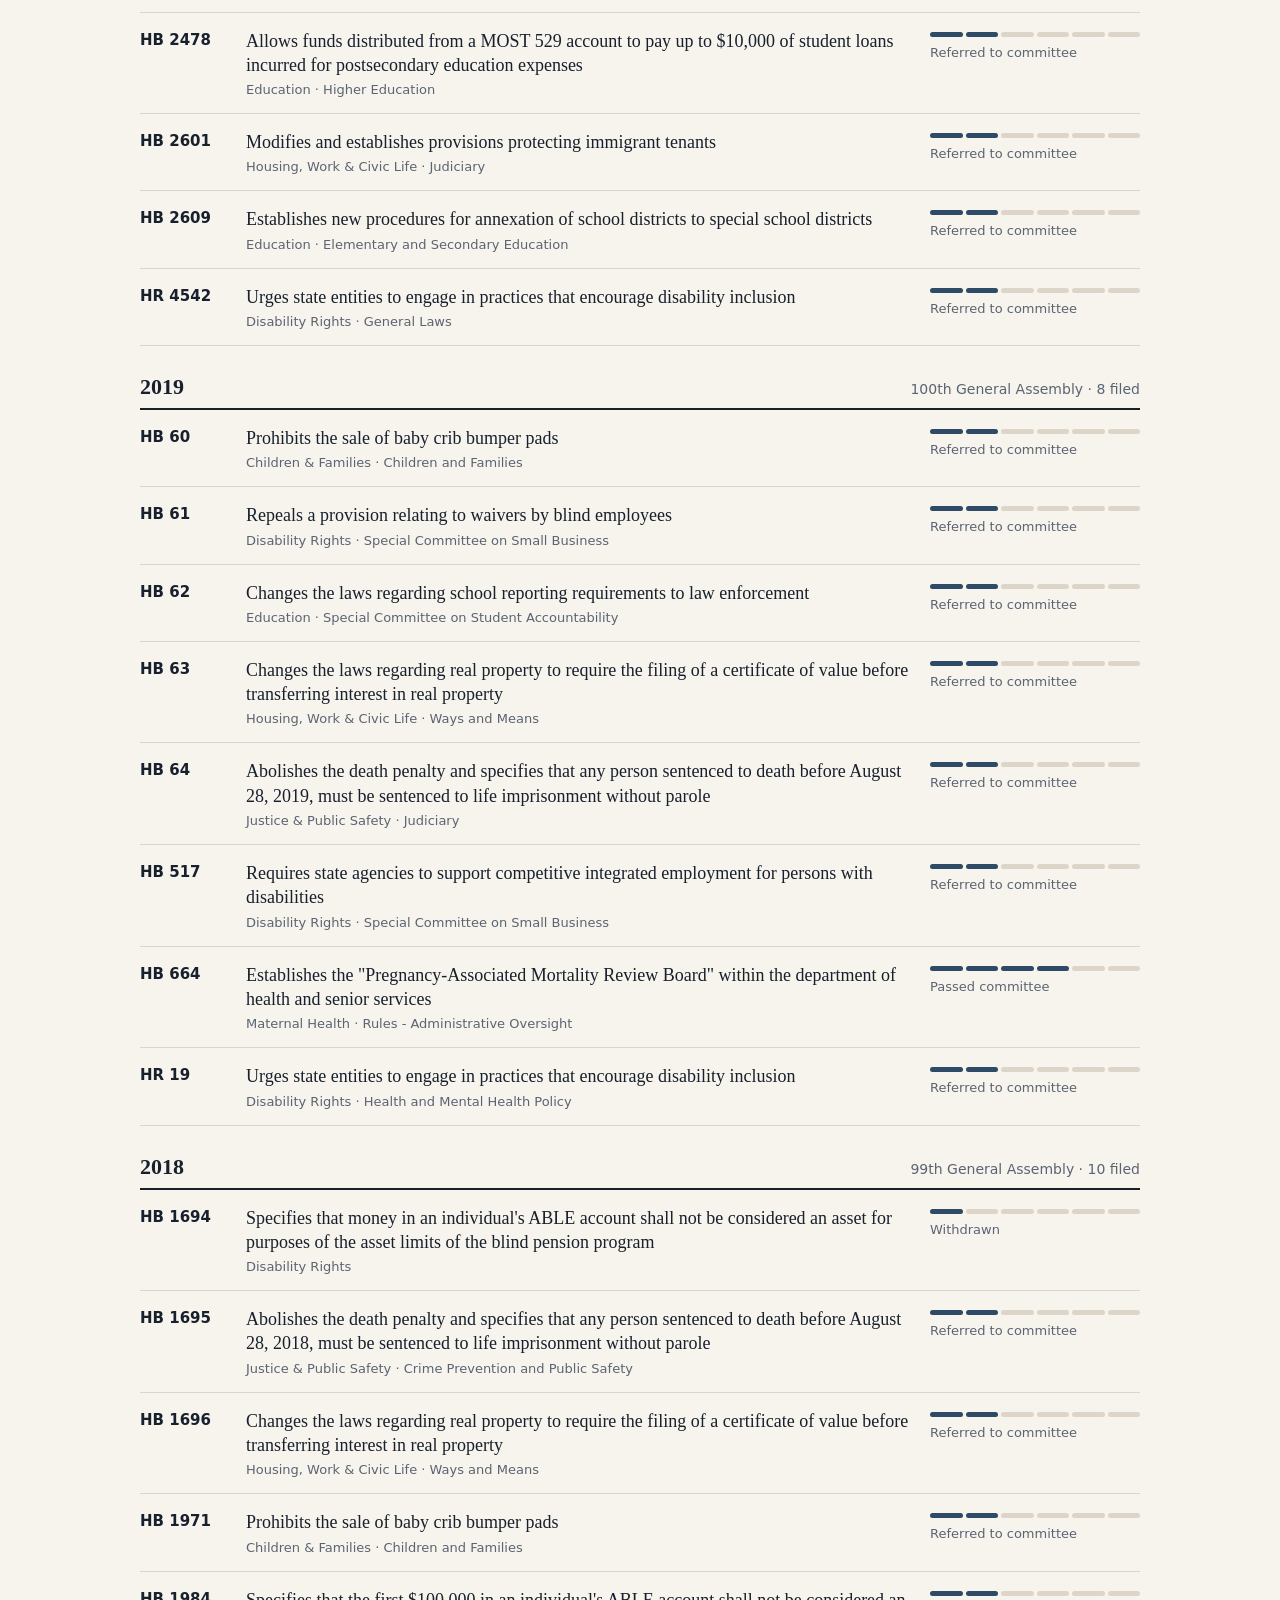
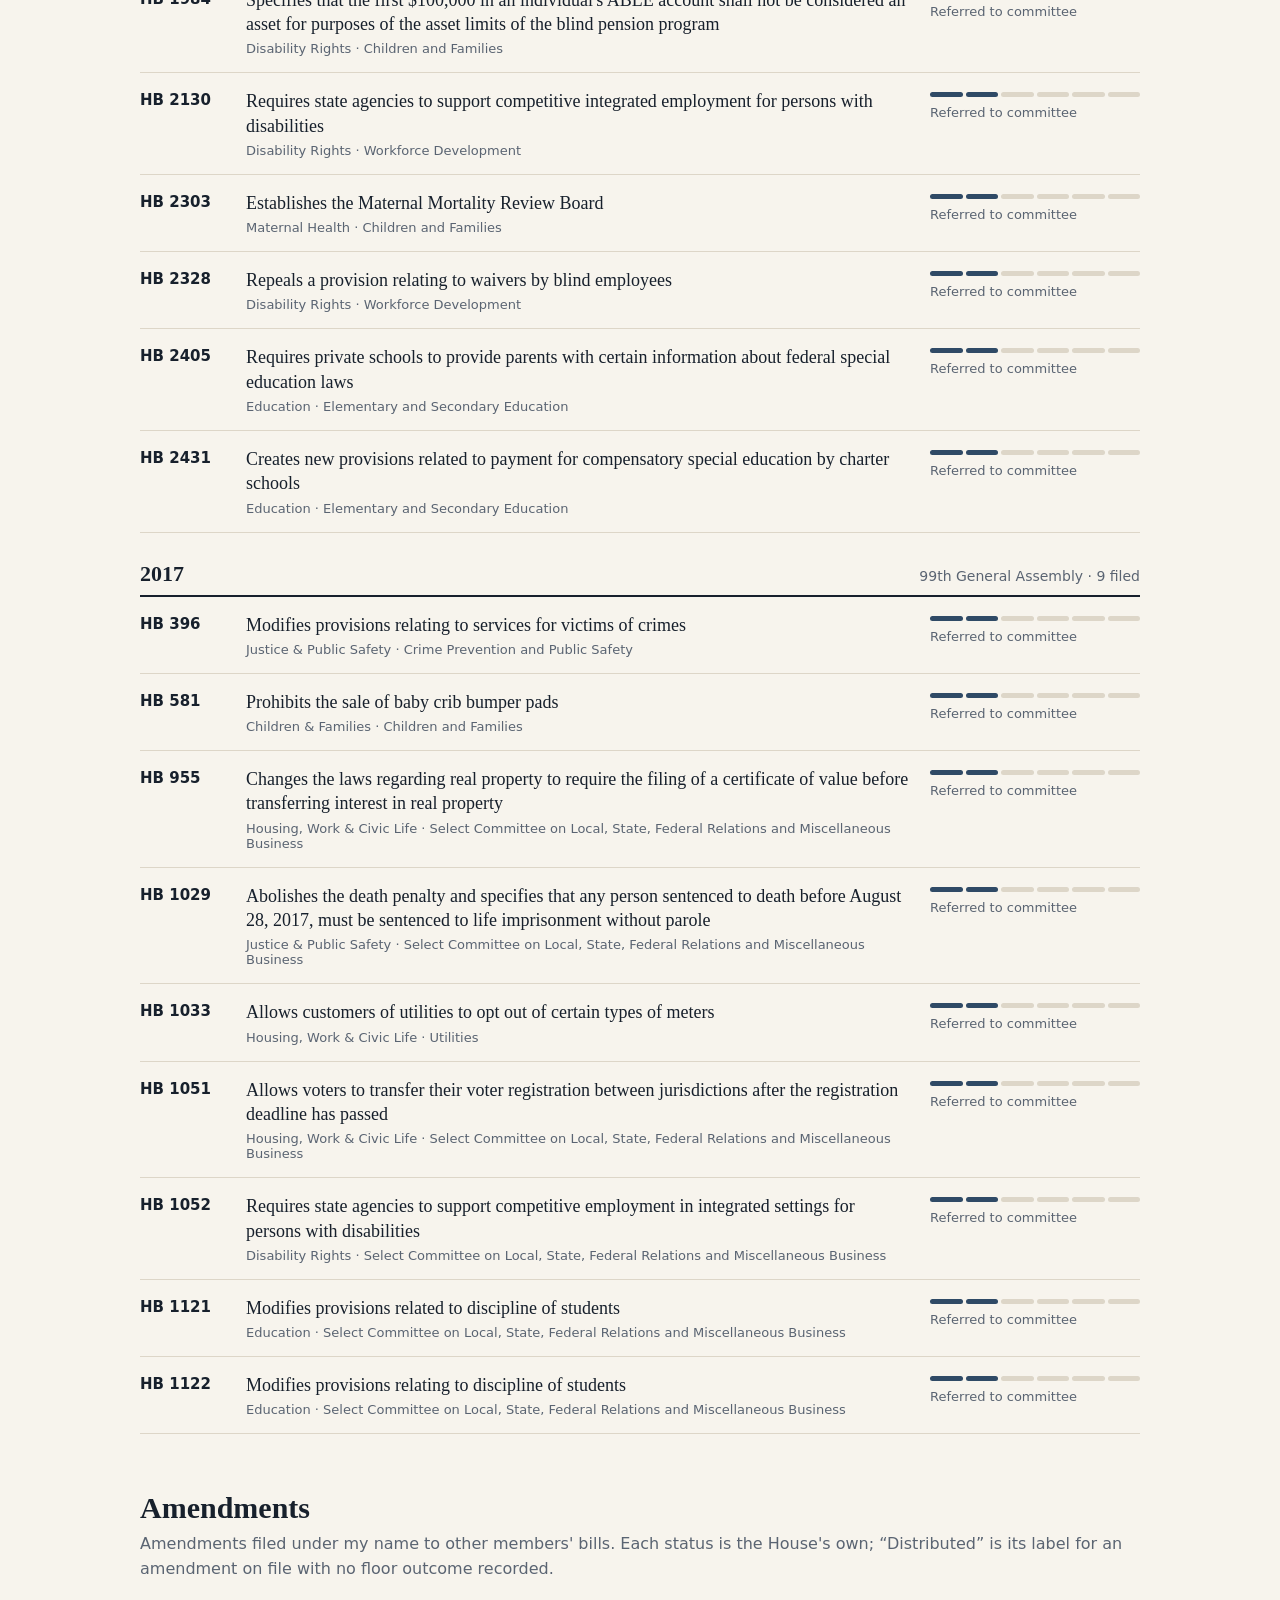
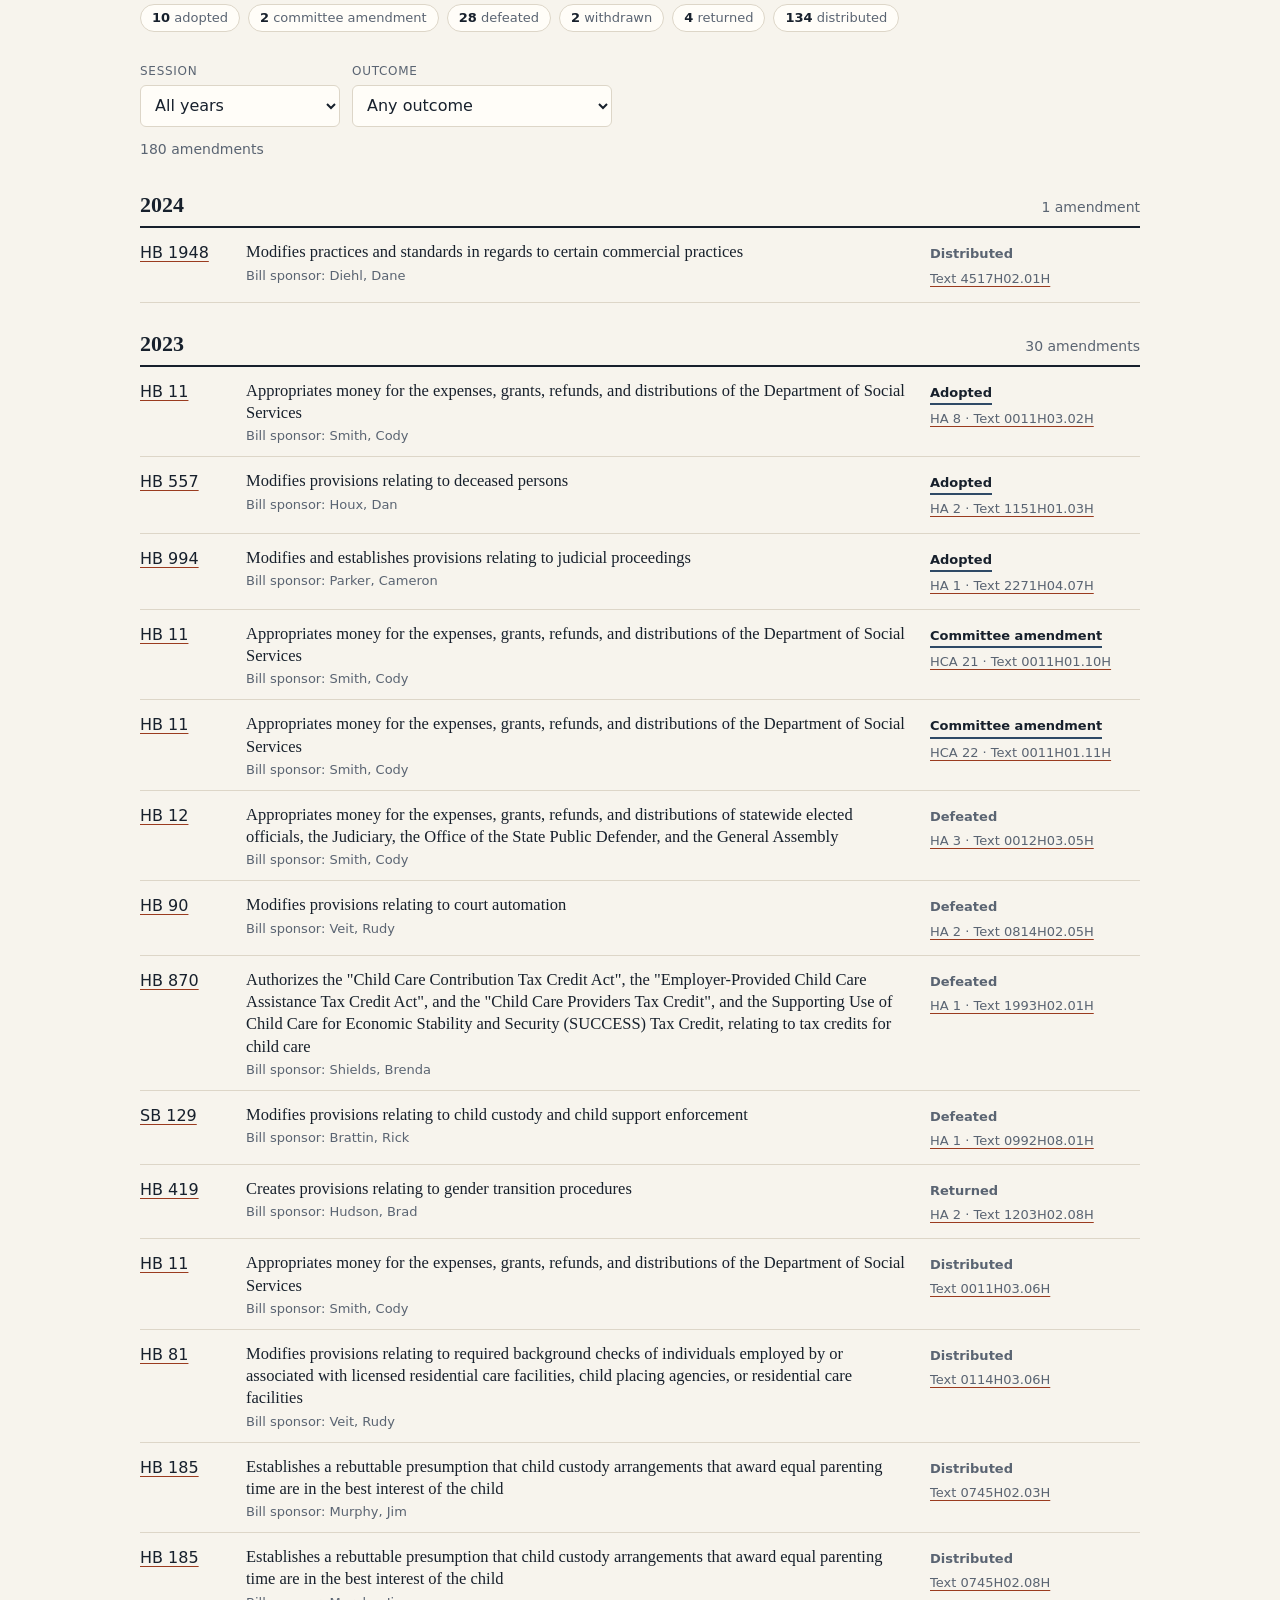
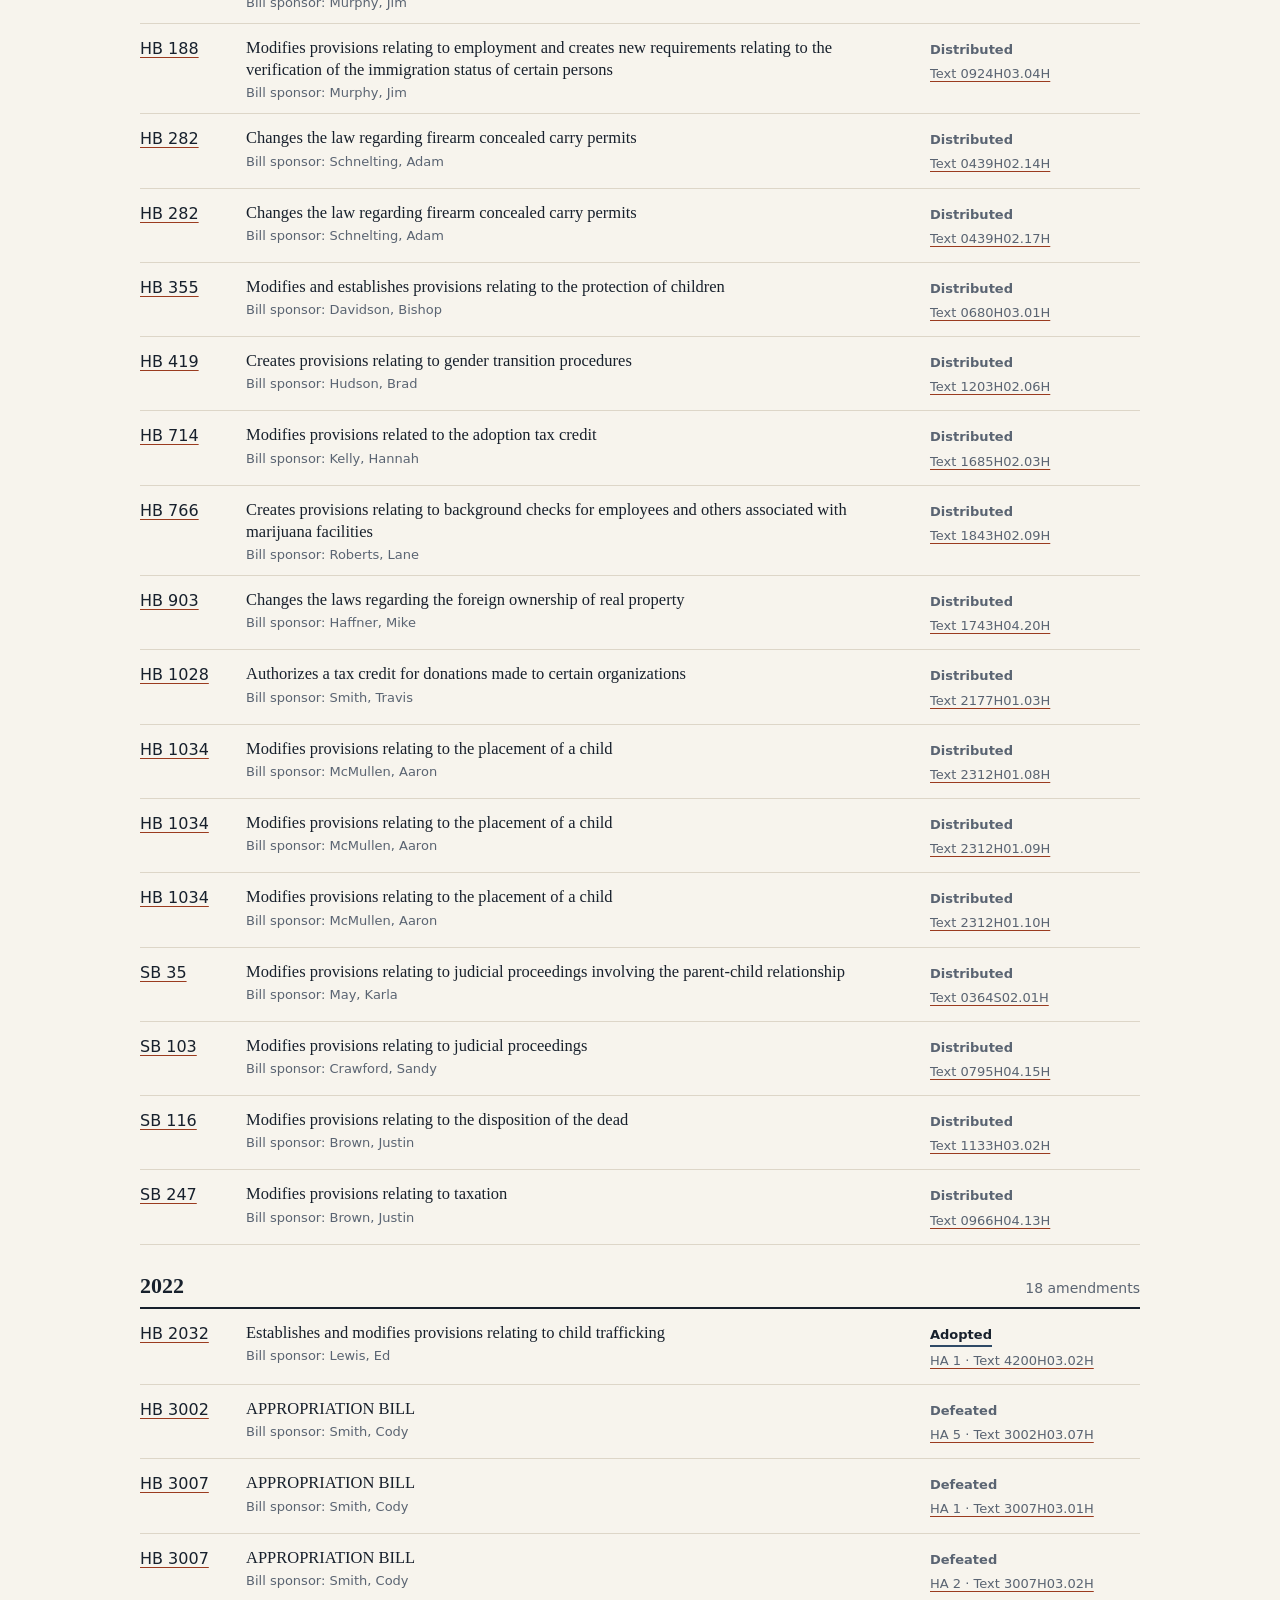
==== commit 35b3bbbf: "Add amendments, writing topics and a full-document reader - Amendments: 180 amendments from the Hous" ====
--- a/index.html
+++ b/index.html
@@ -14,13 +14,15 @@
   <div class="wrap">
     <p class="eyebrow">Policy work</p>
     <h1>Sarah Unsicker</h1>
-    <p class="lede">Legislation filed in the Missouri House of Representatives across eight years in office, 2017–2024 — every bill and resolution, drawn from the official House record.</p>
+    <p class="lede">Legislation filed in the Missouri House of Representatives across eight years in office, 2017–2024 — every bill, resolution and amendment from the official House record, alongside what I wrote about the issues.</p>
     <p class="service">State Representative · District 91 (2017–2022) · District 83 (2023–2024)</p>
     <nav class="jump" aria-label="Sections">
       <a href="#areas">Policy areas</a>
       <a href="#priorities">Persistent priorities</a>
       <a href="#sessions">By session</a>
       <a href="#legislation">All legislation</a>
+      <a href="#amendments">Amendments</a>
+      <a href="#writing">In my own words</a>
     </nav>
   </div>
 </header>
@@ -63,13 +65,33 @@
     <p id="count" class="count" aria-live="polite"></p>
     <ol id="bills" class="bills"></ol>
   </section>
+  <section id="amendments" class="wrap">
+    <h2>Amendments</h2>
+    <p class="section-note">Amendments filed under my name to other members' bills. Each status is the House's own; “Distributed” is its label for an amendment on file with no floor outcome recorded.</p>
+    <div id="amend-stats" class="chips"></div>
+    <form class="filters filters-small" onsubmit="return false">
+      <label><span>Session</span><select id="a-year"><option value="">All years</option></select></label>
+      <label><span>Outcome</span><select id="a-status"><option value="">Any outcome</option></select></label>
+    </form>
+    <p id="a-count" class="count" aria-live="polite"></p>
+    <ol id="amend-list" class="bills amend"></ol>
+  </section>
+
+  <section id="writing" class="wrap">
+    <h2>In my own words</h2>
+    <p class="section-note">Policy topics drawn from my Twitter archives and session notes, counted from my own posts and replies. Select a topic to read everything I wrote on it.</p>
+    <div id="w-topics" class="w-topics"></div>
+    <h3 class="sub">The documents</h3>
+    <div id="w-docs" class="w-docs"></div>
+  </section>
 </main>
 
 <footer class="wrap foot">
-  <p>Source: <a href="https://archive.house.mo.gov/">Missouri House of Representatives</a> bill records<span id="retrieved"></span>. Bill titles, actions, co-sponsors and documents are reproduced from the official record; policy-area groupings are editorial.</p>
+  <p>Source: <a href="https://archive.house.mo.gov/">Missouri House of Representatives</a> bill records<span id="retrieved"></span>. Bill titles, actions, co-sponsors and documents are reproduced from the official record; policy-area groupings are editorial. Topics in the writing section are assigned by keyword and may miss or mislabel individual posts.</p>
 </footer>
 
 <script src="data/bills.js"></script>
+<script src="data/writing.js"></script>
 <script src="assets/app.js"></script>
 </body>
 </html>
--- a/assets/styles.css
+++ b/assets/styles.css
@@ -14,7 +14,7 @@
   --sans: system-ui, -apple-system, "Segoe UI", Roboto, Helvetica, Arial, sans-serif;
 }
 @media (prefers-color-scheme: dark) {
-  :root {
+  :root:not([data-theme="light"]) {
     --paper: #12171f;
     --surface: #1a212c;
     --ink: #e9e5db;
@@ -24,7 +24,20 @@
     --accent-soft: #3a2a23;
     --mast: #0c1016;
     --bar: #7fa3c7;
+    color-scheme: dark;
   }
+}
+:root[data-theme="dark"] {
+  --paper: #12171f;
+  --surface: #1a212c;
+  --ink: #e9e5db;
+  --muted: #9aa4b2;
+  --rule: #2e3846;
+  --accent: #e39a78;
+  --accent-soft: #3a2a23;
+  --mast: #0c1016;
+  --bar: #7fa3c7;
+  color-scheme: dark;
 }
 
 * { box-sizing: border-box; }
@@ -39,7 +52,11 @@
 a { color: inherit; text-decoration-color: var(--accent); text-underline-offset: 3px; }
 a:hover { color: var(--accent); }
 :focus-visible { outline: 2px solid var(--accent); outline-offset: 2px; }
-.wrap { max-width: 1040px; margin: 0 auto; padding: 0 20px; }
+.wrap {
+  max-width: 1040px; margin: 0 auto;
+  padding-left: max(20px, env(safe-area-inset-left, 0px));
+  padding-right: max(20px, env(safe-area-inset-right, 0px));
+}
 .skip { position: absolute; left: -999px; }
 .skip:focus { left: 12px; top: 12px; background: var(--surface); padding: 8px 12px; z-index: 5; }
 
@@ -120,7 +137,7 @@
 /* Filters */
 .filters {
   display: grid; grid-template-columns: 2fr 1fr 1.3fr 1.3fr auto; gap: 12px; align-items: end;
-  margin: 18px 0 12px; position: sticky; top: 0; z-index: 2;
+  margin: 18px 0 12px; position: sticky; top: env(safe-area-inset-top, 0px); z-index: 2;
   background: var(--paper); padding: 12px 0; border-bottom: 1px solid var(--rule);
 }
 .filters label span { display: block; font-size: 12px; letter-spacing: .06em; text-transform: uppercase; color: var(--muted); margin-bottom: 4px; }
@@ -166,6 +183,57 @@
 .official { display: inline-block; margin-top: 18px; font-weight: 600; }
 .empty { padding: 40px 0; color: var(--muted); }
 
+/* Amendments */
+.chips { display: flex; flex-wrap: wrap; gap: 8px; }
+.chip { border: 1px solid var(--rule); border-radius: 999px; padding: 3px 11px; font-size: 13px; color: var(--muted); background: var(--surface); }
+.chip b { color: var(--ink); font-variant-numeric: tabular-nums; }
+.filters-small { grid-template-columns: 200px 260px; position: static; border-bottom: 0; padding-bottom: 0; }
+.amend-row { display: grid; grid-template-columns: 86px 1fr 210px; gap: 6px 20px; padding: 13px 0; border-bottom: 1px solid var(--rule); align-items: start; }
+.amend-row .title { font: 500 16.5px/1.35 var(--serif); }
+.amend-row .meta { display: block; font: 13px var(--sans); color: var(--muted); margin-top: 4px; }
+.amend-row .stage a { display: block; margin-top: 4px; }
+.status { display: inline-block; font-weight: 600; color: var(--muted); }
+.status.s-adopted, .status.s-committee-amendment { color: var(--ink); border-bottom: 2px solid var(--bar); }
+
+/* Writing */
+.sub { font: 600 22px var(--serif); margin: 40px 0 14px; }
+.w-topics { display: grid; grid-template-columns: 1fr 1fr; gap: 0 40px; border-top: 1px solid var(--rule); }
+.w-topic { display: block; padding: 14px 0 16px; border-bottom: 1px solid var(--rule); text-decoration: none; min-width: 0; }
+.w-topic:hover { color: inherit; }
+.w-topic:hover .w-name { color: var(--accent); }
+.w-name { display: flex; justify-content: space-between; gap: 12px; font-weight: 600; }
+.w-n { font-variant-numeric: tabular-nums; color: var(--muted); font-weight: 400; }
+.w-track { display: block; height: 5px; background: var(--rule); border-radius: 3px; margin: 8px 0; }
+.w-bar { display: block; height: 100%; background: var(--bar); border-radius: 3px; }
+.w-quote { display: block; font: italic 15px/1.45 var(--serif); color: var(--muted); overflow-wrap: anywhere; }
+.w-docs { display: grid; grid-template-columns: 1fr 1fr; gap: 16px; }
+.w-doc { background: var(--surface); border: 1px solid var(--rule); border-radius: 6px; padding: 20px 22px 22px; min-width: 0; }
+.w-doc h4 { font: 600 20px/1.25 var(--serif); margin: 0 0 4px; }
+.w-doc .meta { color: var(--muted); font-size: 13px; margin: 0 0 10px; }
+.w-doc p { margin: 0 0 12px; font-size: 15px; }
+.w-tags { display: flex; flex-wrap: wrap; gap: 6px; }
+
+/* Document reader */
+.reader-head { background: var(--mast); color: var(--mast-ink); padding: 28px 0 26px; }
+.reader-head a { color: var(--mast-muted); font-size: 14px; text-decoration: none; }
+.reader-head h1 { font-size: clamp(30px, 5vw, 44px); margin: 10px 0 8px; }
+.reader-head p { margin: 0; color: var(--mast-muted); max-width: 60em; }
+.filters-docs { grid-template-columns: 2fr 1.4fr 1.4fr 1fr 0.8fr auto; }
+.items { list-style: none; margin: 0; padding: 0; }
+.item { display: grid; grid-template-columns: 150px 1fr; gap: 6px 24px; padding: 14px 0; border-bottom: 1px solid var(--rule); }
+.item .when { font-size: 13px; color: var(--muted); font-variant-numeric: tabular-nums; }
+.item .when b { display: block; color: var(--ink); font-weight: 600; }
+.item .body { min-width: 0; overflow-wrap: anywhere; }
+.item .text { margin: 0; font-size: 16px; white-space: pre-wrap; }
+.item .links { font-size: 13px; color: var(--muted); margin-top: 4px; }
+.item .w-tags { margin-top: 8px; }
+.item.note h3 { font: 600 20px/1.3 var(--serif); margin: 0 0 8px; }
+.note-body { font-size: 15px; max-height: 420px; overflow: auto; border-left: 3px solid var(--rule); padding-left: 16px; }
+.note-body p { margin: 0 0 4px; }
+.note-body ol, .note-body ul { margin: 4px 0; padding-left: 22px; }
+.more { font: inherit; font-weight: 600; margin: 24px 0; padding: 10px 18px; border: 1px solid var(--ink); border-radius: 6px; background: none; color: var(--ink); cursor: pointer; }
+.more:hover { border-color: var(--accent); color: var(--accent); }
+
 .foot { padding-top: 48px; padding-bottom: 48px; color: var(--muted); font-size: 14px; }
 .foot p { border-top: 1px solid var(--rule); padding-top: 20px; max-width: 60em; }
 
@@ -182,6 +250,13 @@
   .bill .stage { grid-column: 2; }
   .pips { max-width: 200px; }
   .detail { grid-template-columns: 1fr; padding-left: 0; }
+  .amend-row { grid-template-columns: 70px 1fr; }
+  .amend-row .stage { grid-column: 2; }
+  .filters-small { grid-template-columns: 1fr 1fr; }
+  .w-topics, .w-docs { grid-template-columns: 1fr; }
+  .filters-docs { grid-template-columns: 1fr 1fr; }
+  .item { grid-template-columns: 1fr; }
+  .item .when b { display: inline; margin-right: 8px; }
 }
 @media (max-width: 480px) {
   .topic-grid { grid-template-columns: 1fr; }
